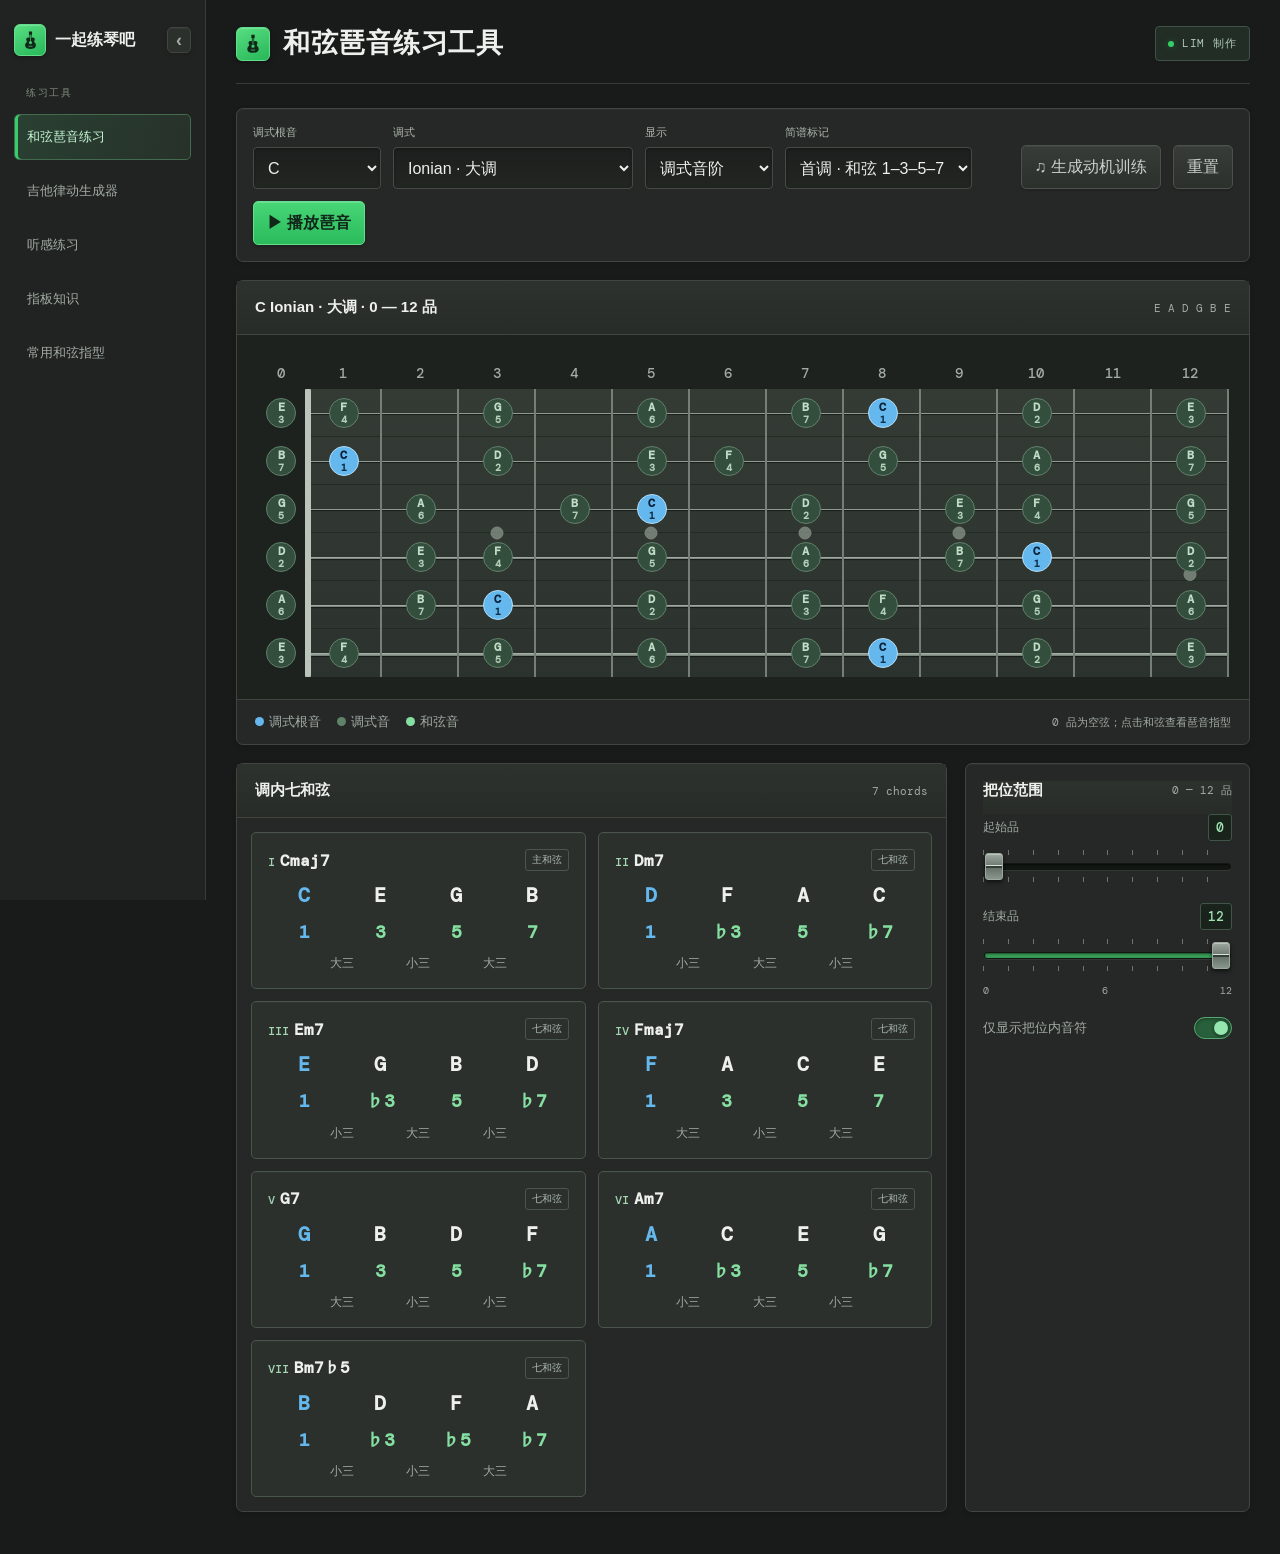
==== green-ui/index.html @ 96bcddbe "Promote Studio Green with ear training to primary site" ====
<!doctype html>
<html lang="zh-CN">
<head>
  <meta charset="UTF-8" />
  <meta name="viewport" content="width=device-width, initial-scale=1.0" />
  <title>一起练琴吧 · 吉他练习工具</title>
  <link rel="preconnect" href="https://fonts.googleapis.com">
  <link rel="preconnect" href="https://fonts.gstatic.com" crossorigin>
  <link href="https://fonts.googleapis.com/css2?family=DM+Mono:wght@400;500&family=Space+Grotesk:wght@400;500;600;700&display=swap" rel="stylesheet">
  <style>
    :root{--bg:#0b0e12;--panel:#131820;--panel2:#1a2029;--line:#2a323d;--muted:#8b96a5;--text:#eef2f6;--accent:#FF6A3B;--accent2:#ef9b65;--root:#4aa8ff;--root-soft:#9bd4ff}
    *{box-sizing:border-box}body{margin:0;background:radial-gradient(900px 500px at 75% -10%,#26313c 0%,transparent 60%),var(--bg);color:var(--text);font-family:'Space Grotesk',sans-serif;min-height:100vh}button,select{font:inherit;color:inherit}
    .app{display:grid;grid-template-columns:220px 1fr;min-height:100vh}.sidebar{padding:24px 16px;border-right:1px solid var(--line);background:#0d1116;display:flex;flex-direction:column;gap:24px}.platform-brand{display:flex;align-items:center;gap:10px;font-weight:600;letter-spacing:-.3px}.platform-brand .mark{width:32px;height:32px;font-size:16px}.platform-name{font-size:17px}.menu-label{font:10px 'DM Mono';letter-spacing:.12em;color:var(--muted);text-transform:uppercase;margin-bottom:8px}.tool-nav{display:grid;gap:7px}.tool-nav button{border:1px solid transparent;background:transparent;color:var(--muted);text-align:left;border-radius:8px;padding:11px 12px;cursor:pointer;font-size:13px}.tool-nav button:hover,.tool-nav button.active{background:var(--panel2);color:var(--text);border-color:var(--line)}.sidebar-note{margin-top:auto;color:var(--muted);font-size:12px;line-height:1.5;padding:12px;border:1px solid var(--line);border-radius:9px;background:var(--panel)}.mark{width:36px;height:36px;border-radius:10px;background:var(--accent);display:grid;place-items:center;color:#21140f;font-size:18px;font-weight:700;flex:0 0 auto}.eyebrow{font:11px 'DM Mono';letter-spacing:.12em;color:var(--muted);text-transform:uppercase}
    main{padding:28px 36px 45px;max-width:1420px;width:100%;margin:auto}.topbar{display:flex;justify-content:space-between;align-items:flex-start;gap:24px;margin-bottom:26px}.title-area{min-width:0;flex:1}.title-lockup{display:flex;align-items:center;gap:16px;min-width:0}.title-copy{min-width:0}.title-line{display:flex;align-items:baseline;gap:14px;flex-wrap:wrap}.topbar h1{margin:0;font-size:30px;line-height:1.2;letter-spacing:-1px}.tool-name{font:500 13px 'DM Mono';color:var(--muted);letter-spacing:.04em;white-space:nowrap}.topbar p{margin:12px 0 0;color:var(--muted);font-size:14px}.status{display:flex;gap:8px;align-items:center;padding:9px 12px;border:1px solid var(--line);border-radius:8px;color:var(--muted);font:12px 'DM Mono'}.status.credit{color:var(--accent2);border-color:rgba(255,106,59,.55);background:rgba(255,106,59,.08);letter-spacing:.08em;white-space:nowrap}
    .controls{display:flex;gap:12px;align-items:end;padding:15px;background:var(--panel);border:1px solid var(--line);border-radius:12px;margin-bottom:22px}.field{display:grid;gap:7px;min-width:128px}.field label{font:11px 'DM Mono';color:var(--muted);text-transform:uppercase}.field select,.field input[type=number]{background:var(--panel2);border:1px solid var(--line);border-radius:7px;padding:9px 11px;outline:none;color:var(--text)}.field select:focus,.field input:focus{border-color:var(--accent)}.spacer{flex:1}.btn{border:1px solid var(--line);background:transparent;border-radius:7px;padding:9px 13px;cursor:pointer;color:var(--muted)}.btn:hover{color:var(--text);border-color:#596474}.btn.primary{background:var(--accent);border-color:var(--accent);color:#1c1210;font-weight:600}
    .rhythm-panel{display:none}.rhythm-panel.active{display:block}.rhythm-hero{display:flex;justify-content:space-between;align-items:flex-end;gap:18px;margin-bottom:20px}.rhythm-hero h2{font-size:24px;margin:0 0 6px}.rhythm-hero p{margin:0;color:var(--muted);font-size:13px}.rhythm-controls{display:grid;grid-template-columns:repeat(4,minmax(0,1fr));gap:12px;margin-bottom:18px}.rhythm-controls .field{min-width:0}.rhythm-card{padding:20px}.rhythm-meta{display:flex;gap:16px;flex-wrap:wrap;color:var(--muted);font:11px 'DM Mono';margin-bottom:18px}.rhythm-grid{display:grid;grid-template-columns:repeat(16,minmax(0,1fr));gap:6px}.rhythm-step{min-height:88px;background:#202830;border:1px solid #3b4651;border-radius:8px;display:flex;flex-direction:column;align-items:center;justify-content:center;gap:7px}.rhythm-step .count{font:10px 'DM Mono';color:#7e8a98}.rhythm-step .symbol{font:600 22px 'DM Mono';color:var(--text)}.rhythm-step.hit{background:rgba(255,106,59,.16);border-color:rgba(255,106,59,.5)}.rhythm-step.rest{background:#172027;color:#74808d}.rhythm-step.accent .symbol{color:var(--accent2)}.rhythm-actions{display:flex;justify-content:flex-end;gap:9px;margin-top:18px}.rhythm-hint{margin:0;color:var(--muted);font-size:12px;line-height:1.5}
    .grid{display:block}.card{background:var(--panel);border:1px solid var(--line);border-radius:12px}.card-head{display:flex;justify-content:space-between;align-items:center;padding:17px 18px;border-bottom:1px solid var(--line)}.card-head h2{font-size:15px;margin:0}.small{font:11px 'DM Mono';color:var(--muted)}
    .fret-wrap{padding:18px;overflow:auto}.fretboard{min-width:760px;position:relative;padding-left:48px}.strings{display:grid;gap:0;border-left:6px solid #c5cbd0;border-right:1px solid #59616a;background:linear-gradient(90deg,#b7b3a8,#6e6d68 35%,#b7b3a8 70%,#66645e);border-radius:3px;overflow:hidden}.string{height:42px;border-bottom:1px solid #3c3f40;position:relative}.string:last-child{border-bottom:0}.string:before{content:'';position:absolute;left:0;right:0;top:50%;height:var(--thick);background:#d5d8d8;box-shadow:0 1px 2px #202020}.frets{position:absolute;inset:0 0 0 48px;display:grid;grid-template-columns:repeat(12,1fr);pointer-events:none}.fret{border-right:2px solid #8e9698;position:relative;background:linear-gradient(90deg,rgba(255,255,255,.02),rgba(0,0,0,.045))}.fret:nth-child(4){border-right:3px solid #d3c3aa;box-shadow:3px 0 0 rgba(24,28,31,.8),8px 0 12px rgba(220,190,145,.14)}.fret:first-child{border-left:1px solid #aeb5b5}.fret:nth-child(3)::after,.fret:nth-child(5)::after,.fret:nth-child(7)::after,.fret:nth-child(9)::after,.fret:nth-child(12)::before,.fret:nth-child(12)::after{content:'';position:absolute;left:50%;width:11px;height:11px;transform:translateX(-50%);border-radius:50%;background:#4b5359;border:1px solid rgba(255,255,255,.28);box-shadow:0 1px 2px rgba(0,0,0,.48),inset 0 1px rgba(255,255,255,.12);z-index:1}.fret:nth-child(3)::after,.fret:nth-child(5)::after,.fret:nth-child(7)::after,.fret:nth-child(9)::after{top:50%;transform:translate(-50%,-50%)}.fret:nth-child(12)::before{top:38%;transform:translateX(-50%)}.fret:nth-child(12)::after{top:62%;transform:translateX(-50%)}.fret span{position:absolute;top:-22px;left:50%;transform:translateX(-50%);font:11px 'DM Mono';color:var(--muted)}.nut{position:absolute;left:0;top:0;bottom:0;width:6px;background:#e6e7e4;border-radius:2px}.notes{position:absolute;inset:0 0 0 48px;display:grid;grid-template-columns:repeat(12,1fr);grid-template-rows:repeat(6,42px);align-items:center;justify-items:center}.note{width:30px;height:30px;border-radius:50%;display:flex;flex-direction:column;align-items:center;justify-content:center;background:#202830;color:#aeb8c2;font:700 10px 'DM Mono';line-height:1.02;border:1px solid #3b4651;transition:.18s}.note small{display:block;font:700 8px 'DM Mono';opacity:.9;line-height:1;margin-top:2px}.note.root{background:var(--root);border-color:var(--root-soft);color:#071725;font-weight:700}.note.scale{background:#30443f;color:#9ee0bf;border-color:#4b7465}.note.chord{background:var(--accent2);color:#2b1710;border-color:#ffc29a;font-weight:700}.note.chord.root{background:var(--root);border-color:var(--root-soft);color:#071725}.note.dim{background:#44333a;color:#e7a8b9}
    .legend{display:flex;gap:16px;align-items:center;padding:13px 18px;border-top:1px solid var(--line);font-size:11px;color:var(--muted)}.legend b{display:inline-block;width:9px;height:9px;border-radius:50%;margin-right:5px;background:var(--root)}.legend .s{background:#30443f}.legend .c{background:var(--accent2)}
    .side{display:grid;grid-template-columns:minmax(0,1fr) 300px;gap:22px;align-content:start;margin-top:22px}.chords{padding:12px;display:grid;grid-template-columns:repeat(2,minmax(0,1fr));gap:10px}.chords .chord{padding:13px 12px;border:1px solid #35404d;background:#19212a;border-radius:8px;cursor:pointer;display:grid;grid-template-rows:auto auto auto auto;align-items:stretch;gap:9px;min-width:0}.chords .chord:hover{background:#202a35;border-color:#536174}.chords .chord.selected{background:#2b211e;border-color:var(--accent)}.chord-head{display:flex;justify-content:space-between;align-items:center;gap:8px;min-width:0}.chord-heading{display:flex;align-items:baseline;gap:5px;min-width:0}.chords .chord .roman{font:500 12px 'DM Mono',monospace;color:var(--accent2);width:auto;flex:0 0 auto}.chords .chord .name{font:600 14px 'DM Mono',monospace;white-space:nowrap}.chord-note-row,.chord-degree-row{display:grid;grid-template-columns:repeat(4,minmax(0,1fr));gap:4px;min-width:0}.chord-note-row span,.chord-degree-row span{display:block;text-align:center;white-space:nowrap;font-family:'DM Mono',monospace;font-variant-numeric:tabular-nums}.chord-note-row span{font-size:18px;line-height:1.35;font-weight:600;color:var(--text)}.chord-degree-row span{font-size:16px;line-height:1.35;font-weight:600;color:var(--accent2)}.chord-note-row span.root-tone,.chord-degree-row span.root-tone{color:var(--root)}.chord-interval-row{display:grid;grid-template-columns:repeat(3,minmax(0,1fr));margin:0 12.5%;gap:4px;min-width:0}.chord-interval-row span{display:block;font:500 10px 'DM Mono',monospace;color:var(--muted);font-variant-numeric:tabular-nums;text-align:center;white-space:nowrap}.badge{font:500 10px 'DM Mono',monospace;padding:3px 6px;border:1px solid var(--line);border-radius:4px;color:var(--muted);white-space:nowrap;flex:0 0 auto}
    .position{padding:17px}.range-row{display:flex;justify-content:space-between;font:12px 'DM Mono';margin-bottom:12px;color:var(--muted)}input[type=range]{width:100%;accent-color:var(--accent)}.range-labels{display:flex;justify-content:space-between;color:#65707c;font:10px 'DM Mono';margin-top:6px}.toggle{display:flex;justify-content:space-between;align-items:center;margin-top:20px;color:var(--muted);font-size:13px}.switch{width:38px;height:22px;background:#2e3741;border-radius:99px;padding:3px;cursor:pointer}.switch i{display:block;width:16px;height:16px;background:#8d98a4;border-radius:50%;transition:.2s}.switch.on{background:var(--accent)}.switch.on i{transform:translateX(16px);background:#24120d}
    /* Larger reading labels retain the existing marker dimensions and controls. */
    .fretboard .note{font-size:12px}.fretboard .note small{font-size:10px;margin-top:1px}.fretboard .fret span,.fretboard .open-label{font-size:14px}.legend{font-size:13px}
    .motif-volume{display:grid;grid-template-columns:1fr auto;gap:8px;margin-top:18px;font-size:14px;color:var(--muted)}.motif-volume output{font-family:monospace;color:var(--text)}.motif-volume input{grid-column:1/-1;min-height:32px;margin:0}
    /* Extra vertical breathing room keeps fret labels clear of the strings. */
    .fretboard{padding-top:32px}.frets,.notes{top:32px}.frets{z-index:2}.notes{left:48px;right:0;z-index:3;grid-template-columns:repeat(12,minmax(0,1fr))}.nut{left:48px;top:32px;z-index:2}.strings{overflow:visible}.string{height:48px}.notes{grid-template-rows:repeat(6,48px)}.open-notes{position:absolute;left:0;top:32px;bottom:0;width:48px;display:grid;grid-template-rows:repeat(6,48px);align-items:center;justify-items:center;z-index:3;pointer-events:none}.fret span{top:-25px;font-size:12px;font-weight:500}.open-label{position:absolute;left:24px;top:7px;z-index:4;transform:translateX(-50%);font:500 12px 'DM Mono';color:var(--muted)}
    .note.chord{width:30px;height:30px;padding:0;border-radius:8px;display:flex;flex-direction:column;align-items:center;justify-content:center;font-weight:700;line-height:1.02}.note.chord.root{background:var(--root);border-color:var(--root-soft);color:#071725}.note.chord small{font-weight:700}.note.open-muted{background:#1a2027;color:#697482;border-color:#303944}
    .fret:nth-child(4){border-right:2px solid #8e9698;box-shadow:none}.fret:nth-child(4)::after{display:none}
    .modal-backdrop{position:fixed;inset:0;z-index:30;display:none;align-items:center;justify-content:center;padding:18px;background:rgba(4,7,11,.78);backdrop-filter:blur(5px)}.modal-backdrop.open{display:flex}.motif-modal{width:min(580px,100%);max-height:calc(100vh - 36px);overflow:auto;background:var(--panel);border:1px solid #43505f;border-radius:14px;box-shadow:0 24px 70px rgba(0,0,0,.45)}.motif-head{display:flex;align-items:flex-start;justify-content:space-between;gap:14px;padding:20px 20px 15px;border-bottom:1px solid var(--line)}.motif-head h2{margin:0;font-size:19px;letter-spacing:-.3px}.motif-head p{margin:6px 0 0;color:var(--muted);font:11px 'DM Mono'}.modal-close{width:34px;height:34px;padding:0;border:1px solid var(--line);border-radius:8px;background:transparent;color:var(--muted);font-size:22px;line-height:1;cursor:pointer}.modal-close:hover{color:var(--text);border-color:#596474}.motif-body{padding:18px 20px 20px}.motif-section-label{margin:0 0 10px;color:var(--muted);font:10px 'DM Mono';letter-spacing:.1em;text-transform:uppercase}.motif-tones{display:grid;grid-template-columns:repeat(4,minmax(0,1fr));gap:8px;margin-bottom:20px}.motif-tone{display:flex;align-items:center;justify-content:space-between;gap:8px;padding:9px 10px;background:var(--panel2);border:1px solid var(--line);border-radius:8px}.motif-tone b{font:700 13px 'DM Mono';color:var(--text)}.motif-tone small{font:700 11px 'DM Mono';color:var(--accent2)}.motif-tone.root-tone{border-color:rgba(74,168,255,.65)}.motif-tone.root-tone b,.motif-tone.root-tone small{color:var(--root)}.motif-sequence{display:grid;grid-template-columns:repeat(8,minmax(0,1fr));gap:7px}.motif-step{min-height:76px;display:flex;flex-direction:column;align-items:center;justify-content:center;gap:3px;background:#202830;border:1px solid #3b4651;border-radius:9px}.motif-step .beat{font:10px 'DM Mono';color:#7e8a98}.motif-step b{font:700 16px 'DM Mono';color:var(--text)}.motif-step small{font:700 10px 'DM Mono';color:var(--accent2)}.motif-step.root-step{background:rgba(74,168,255,.16);border-color:rgba(74,168,255,.65)}.motif-step.root-step b,.motif-step.root-step small{color:var(--root)}.motif-hint{margin:16px 0 0;padding:11px 12px;border-left:2px solid var(--accent);background:#1b2027;color:var(--muted);font-size:12px;line-height:1.5}.motif-actions{display:flex;justify-content:flex-end;gap:9px;margin-top:18px}.motif-actions .btn{min-height:40px}.motif-actions .btn.primary{color:#1c1210}
    @media(max-width:900px){.app{grid-template-columns:180px 1fr}.sidebar{padding:18px 12px}main{padding:20px 16px}.side{grid-template-columns:1fr}.controls{flex-wrap:wrap}.spacer{display:none}.btn,.field select,.field input[type=number]{min-height:44px}.fret-wrap{padding:14px}.fretboard{min-width:700px}.title-lockup{gap:14px}.mark{width:36px;height:36px;font-size:18px}.rhythm-controls{grid-template-columns:repeat(2,minmax(0,1fr))}}@media(max-width:620px){.app{display:block}.sidebar{position:static;border-right:0;border-bottom:1px solid var(--line);padding:12px 16px;display:block}.platform-brand{margin-bottom:10px}.tool-nav{grid-template-columns:repeat(2,minmax(0,1fr))}.sidebar-note{display:none}.side{grid-template-columns:1fr}.chords{grid-template-columns:1fr}.topbar{display:block}.title-lockup{align-items:flex-start;gap:12px}.mark{width:32px;height:32px;font-size:16px}.status{margin-top:16px;width:max-content}.topbar h1{font-size:26px}.fretboard{min-width:650px}.string{height:44px}.notes{grid-template-rows:repeat(6,44px)}.open-notes{grid-template-rows:repeat(6,44px)}.note,.note.chord{width:27px;height:27px}.rhythm-controls{grid-template-columns:1fr 1fr}.rhythm-grid{grid-template-columns:repeat(8,minmax(0,1fr))}.rhythm-step{min-height:70px}.rhythm-actions{flex-direction:column}.rhythm-actions .btn{width:100%}.motif-body{padding:16px}.motif-tones{gap:6px}.motif-tone{padding:8px 7px;display:grid;justify-items:center;gap:3px}.motif-sequence{grid-template-columns:repeat(4,minmax(0,1fr));gap:6px}.motif-step{min-height:68px}.motif-actions{flex-direction:column-reverse}.motif-actions .btn{width:100%}}@media(max-width:480px){.title-lockup{flex-wrap:wrap;row-gap:10px}.title-copy{flex:1 1 180px}.topbar p{margin-top:10px}.title-line{gap:8px}.rhythm-controls{grid-template-columns:1fr}.rhythm-grid{grid-template-columns:repeat(4,minmax(0,1fr))}.chords .chord{gap:8px}.chord-interval-row span{font-size:10px}}
    main{min-width:0;margin:0 auto}.controls{flex-wrap:wrap}.topbar h1,.platform-brand{letter-spacing:0}.rhythm-card{padding:0;background:none;border:0}.rhythm-bar{border-top:1px solid var(--line);padding:18px 0}.rhythm-bar-head{display:flex;justify-content:space-between;align-items:center;gap:12px;margin-bottom:12px}.rhythm-bar-head strong{font-family:'DM Mono',monospace}.rhythm-bar-head small{display:block;color:var(--muted);margin-top:6px;font-family:monospace}.rhythm-grid{grid-template-columns:repeat(var(--steps),minmax(38px,1fr));overflow-x:auto;padding:3px 2px 10px}.rhythm-step{min-height:78px;gap:5px}.rhythm-step.current{outline:2px solid var(--root);background:#203d49}.rhythm-step small{font:11px monospace}.rhythm-options{display:flex;gap:20px;flex-wrap:wrap;margin:18px 0}.rhythm-options label{display:flex;align-items:center;gap:8px;min-height:44px}.rhythm-options input{accent-color:var(--accent)}.rhythm-actions{flex-wrap:wrap;margin-bottom:20px}.rhythm-controls select{width:100%}.btn{min-height:44px}.sidebar-note,.rhythm-hero,#pageSubtitle{display:none}@media(max-width:1100px){.side{grid-template-columns:1fr}.app{grid-template-columns:175px minmax(0,1fr)}main{padding:24px 18px}}@media(max-width:820px){.app{display:block}.sidebar{padding:14px 18px;border-right:0;border-bottom:1px solid var(--line);gap:12px}.tool-nav{grid-template-columns:1fr 1fr}.menu-label{display:none}.platform-brand{margin-bottom:0}.topbar h1{font-size:24px}.rhythm-controls{grid-template-columns:repeat(2,minmax(0,1fr))}}@media(max-width:480px){.rhythm-step{min-height:68px}.rhythm-bar-head{align-items:flex-start}.rhythm-bar-head small{max-width:220px;line-height:1.7}.legend{flex-wrap:wrap}}
    .rhythm-section{padding:18px 0;border-top:1px solid var(--line)}.rhythm-section h3{margin:0 0 14px;font:600 13px 'DM Mono';color:var(--text)}.rhythm-chipset{display:flex;flex-wrap:wrap;gap:7px}.rhythm-chip{min-height:38px;padding:8px 11px;border:1px solid var(--line);border-radius:7px;background:var(--panel);color:var(--muted);cursor:pointer}.rhythm-chip.active{border-color:var(--accent);background:rgba(255,106,59,.13);color:var(--text)}.track-mixer{display:grid;grid-template-columns:repeat(3,minmax(0,1fr));gap:10px}.track-strip{padding:12px;border:1px solid var(--line);border-radius:8px;background:var(--panel)}.track-strip label{display:flex;justify-content:space-between;gap:8px;margin-bottom:9px}.rhythm-detail-grid{display:grid;grid-template-columns:1.5fr 1fr;gap:16px;margin-top:18px}.rhythm-detail{padding:16px;border:1px solid var(--line);background:var(--panel);border-radius:8px}.rhythm-detail h3{margin:0 0 10px;font-size:13px}.path-notes{display:flex;flex-wrap:wrap;gap:7px}.path-note{padding:7px 9px;border-radius:6px;background:#202830;border:1px solid #3b4651;font:11px 'DM Mono'}.path-note.root{border-color:var(--root);color:var(--root-soft)}@media(max-width:820px){.track-mixer,.rhythm-detail-grid{grid-template-columns:1fr}}
.sidebar{position:sticky;top:0;align-self:start;height:100vh;height:100dvh;overflow-y:auto}.app.sidebar-collapsed{grid-template-columns:76px 1fr}.sidebar-collapsed .sidebar{padding:16px 10px;align-items:center}.sidebar-collapsed .platform-brand{width:100%;justify-content:center;flex-wrap:wrap}.sidebar-collapsed .platform-name,.sidebar-collapsed .menu-label,.sidebar-collapsed .sidebar-note{display:none}.sidebar-collapsed .tool-nav{width:100%}.sidebar-collapsed .tool-nav button{font-size:0;text-align:center;padding:12px 4px}.sidebar-collapsed #navChord:before{content:'♫';font-size:20px}.sidebar-collapsed #navRhythm:before{content:'♬';font-size:20px}.platform-brand{cursor:pointer}.platform-brand:after{content:'‹';margin-left:auto;width:24px;height:24px;display:grid;place-items:center;border:1px solid var(--line);border-radius:5px;color:var(--muted);font-size:18px}.sidebar-collapsed .platform-brand:after{content:'›';margin-left:0}@media(max-width:820px){.sidebar{position:static;height:auto;overflow:visible}}
</style>
<link rel="stylesheet" href="groove.css">
<link rel="stylesheet" href="fretboard-knowledge.css">
<link rel="stylesheet" href="chord-shapes.css">
<link rel="stylesheet" href="green-ui.css">
<link rel="stylesheet" href="ear.css">
</head>
<body>
<div class="app"><aside class="sidebar"><div class="platform-brand"><div class="mark" aria-hidden="true"><svg class="guitar-logo" viewBox="0 0 40 40" focusable="false" aria-hidden="true"><path fill-rule="evenodd" d="M17 3h6v6h-1v6c4-2 7 1 6 4-.8 2-2 3 0 5 3 3 3 6 1 9-3 4-15 4-18 0-2-3-2-6 1-9 2-2 .8-3 0-5-1-3 2-6 6-4V9h-1V3Zm6 21a3 3 0 1 1-6 0 3 3 0 0 1 6 0Z"/><path d="M17 31h6M20 10v10" fill="none" stroke="#45d577" stroke-width="1.3" stroke-linecap="round"/></svg></div><span class="platform-name">一起练琴吧</span></div><div><div class="menu-label">练习工具</div><nav class="tool-nav" aria-label="练习工具导航"><button class="active" id="navChord" type="button">和弦琶音练习</button><button id="navRhythm" type="button">吉他律动生成器</button></nav></div><div class="sidebar-note">把每天的练习拆成一个小节，先听，再弹，慢慢建立稳定律动。</div></aside><main><div class="topbar"><div class="title-area"><div class="title-lockup"><div class="mark" role="img" aria-label="吉他图标"><svg class="guitar-logo" viewBox="0 0 40 40" focusable="false" aria-hidden="true"><path fill-rule="evenodd" d="M17 3h6v6h-1v6c4-2 7 1 6 4-.8 2-2 3 0 5 3 3 3 6 1 9-3 4-15 4-18 0-2-3-2-6 1-9 2-2 .8-3 0-5-1-3 2-6 6-4V9h-1V3Zm6 21a3 3 0 1 1-6 0 3 3 0 0 1 6 0Z"/><path d="M17 31h6M20 10v10" fill="none" stroke="#45d577" stroke-width="1.3" stroke-linecap="round"/></svg></div><div class="title-copy"><div class="title-line"><h1 id="pageTitle">和弦琶音练习工具</h1></div></div></div><p id="pageSubtitle">探索调内七和弦，在指板上锁定你的下一个把位。</p></div><div class="status credit" aria-label="作者注释">LIM 制作</div></div>
<section class="rhythm-panel" id="rhythmPanel"></section>
<section class="controls"><div class="field"><label>调式根音</label><select id="root"><option>C</option><option>C♯</option><option>D</option><option>E♭</option><option>E</option><option>F</option><option>F♯</option><option>G</option><option>A♭</option><option>A</option><option>B♭</option><option>B</option></select></div><div class="field"><label>调式</label><select id="mode"><option value="major">Ionian · 大调</option><option value="dorian">Dorian · 多利亚</option><option value="mixolydian">Mixolydian · 混合利底亚</option><option value="minor">Aeolian · 自然小调</option></select></div><div class="field"><label>显示</label><select id="display"><option value="scale">调式音阶</option><option value="chord">当前和弦</option></select></div><div class="field"><label>简谱标记</label><select id="notation"><option value="movable">首调 · 和弦 1–3–5–7</option><option value="fixed">固定调 · C=1</option></select></div><div class="spacer"></div><button class="btn" id="motifBtn" type="button" aria-haspopup="dialog" aria-controls="motifModal">♫ 生成动机训练</button><button class="btn" id="reset" type="button">重置</button><button class="btn primary" id="play" type="button">▶ 播放琶音</button></section>
<div class="grid"><section class="card"><div class="card-head"><h2 id="boardTitle">C Ionian · 0 — 12 品</h2><span class="small">E A D G B E</span></div><div class="fret-wrap"><div class="fretboard"><div class="frets" id="frets"></div><div class="open-label">0</div><div class="strings" id="strings"></div><div class="nut"></div><div class="open-notes" id="openNotes"></div><div class="notes" id="notes"></div></div></div><div class="legend"><span><b></b><span id="rootLegend">调式根音</span></span><span><b class="s"></b>调式音</span><span><b class="c"></b>和弦音</span><span class="small" style="margin-left:auto">0 品为空弦；点击和弦查看琶音指型</span></div></section>
<aside class="side"><section class="card"><div class="card-head"><h2>调内七和弦</h2><span class="small" id="chordCount">7 chords</span></div><div class="chords" id="chords"></div></section><section class="card position"><div class="card-head" style="padding:0 0 14px;border:0"><h2>把位范围</h2><span class="small" id="rangeText">0 — 12 品</span></div><div class="range-row"><span>起始品</span><span id="startVal">0</span></div><input id="start" type="range" min="0" max="12" value="0"><div class="range-row" style="margin-top:14px"><span>结束品</span><span id="endVal">12</span></div><input id="end" type="range" min="0" max="12" value="12"><div class="range-labels"><span>0</span><span>6</span><span>12</span></div><div class="toggle"><span>仅显示把位内音符</span><div class="switch on" id="switch"><i></i></div></div></section></aside></div></main></div>
<div class="modal-backdrop" id="motifModal" aria-hidden="true"><div class="motif-modal" role="dialog" aria-modal="true" aria-labelledby="motifTitle" tabindex="-1"><div class="motif-head"><div><h2 id="motifTitle">和弦动机训练</h2><p id="motifContext">只使用当前和弦内音</p></div><button class="modal-close" id="motifClose" type="button" aria-label="关闭动机训练">×</button></div><div class="motif-body"><p class="motif-section-label">Chord tones · 和弦内音</p><div class="motif-tones" id="motifTones"></div><p class="motif-section-label">Motif · 八拍简谱</p><div class="motif-sequence" id="motifSequence" aria-live="polite"></div><p class="motif-hint" id="motifHint">先用拍手或脚打出八拍，再唱简谱；熟悉后在当前把位寻找相同音级。</p><label class="motif-volume" for="practiceVolume"><span>播放音量（琶音 / 动机）</span><output id="practiceVolumeValue" for="practiceVolume">80%</output><input id="practiceVolume" type="range" min="0" max="100" value="80" step="1" aria-label="琶音和动机播放音量"></label><div class="motif-actions"><button class="btn" id="regenerateMotif" type="button">↻ 换一条动机</button><button class="btn primary" id="playMotif" type="button">▶ 播放动机</button></div></div></div></div>
<script src="sample-bank.js"></script>
<script src="groove-engine.js"></script>
<script src="practice-catalog.js"></script>
<script src="groove-app.js"></script>
<script>
const chrom=['C','C♯','D','E♭','E','F','F♯','G','A♭','A','B♭','B'], fixedDegreeLabels=['1','♯1','2','♭3','3','4','♯4','5','♭6','6','♭7','7'], tuning=[4,11,7,2,9,4];
const modes=Object.fromEntries(Object.entries(GrooveEngine.scales).map(([id,interval])=>[id,{name:PracticeCatalog.scales[id],interval}]));
let state={root:0,mode:'major',display:'scale',notation:'movable',start:0,end:12,only:true,chord:-1};
const $=id=>document.getElementById(id);function noteName(n){return chrom[(n+12)%12]}
function degreeLabel(interval,index){return PracticeCatalog.degree(state.mode,interval);}
const thirdNames={2:'减三',3:'小三',4:'大三',5:'增三'};function chordIntervalPattern(pitches){return pitches.slice(0,-1).map((pitch,i)=>{const semitones=(pitches[i+1]-pitch+12)%12;return thirdNames[semitones]||`${semitones} 半音`}).join(' - ')}
function chordDegreeLabel(pitch,root){const semitones=(pitch-root+12)%12;return ({0:'1',3:'♭3',4:'3',6:'♭5',7:'5',8:'♭6',9:'6',10:'♭7',11:'7'})[semitones]||String(semitones)}function notationLabel(pitch,modeIntervals,degree,chordRoot,inChord){if(state.notation==='fixed')return fixedDegreeLabels[(pitch+12)%12];if(state.chord>=0&&chordRoot!==undefined&&inChord)return chordDegreeLabel(pitch,chordRoot);return degreeLabel(modeIntervals[degree],degree)}
function currentHarmony(degree=state.chord){return PracticeCatalog.chord(state.mode,state.root,Math.max(0,degree));}
function render(){
 const m=modes[state.mode],scale=m.interval.map(x=>(state.root+x)%12),h=state.chord>=0?currentHarmony():null,rootPitch=h?h.root:state.root,chordPitches=h?h.pcs:[];
 $('display').value=state.display;$('notation').value=state.notation;$('start').value=state.start;$('end').value=state.end;$('switch').classList.toggle('on',state.only);
 $('boardTitle').textContent=noteName(state.root)+' '+m.name+' · '+state.start+' — '+state.end+' 品';
 $('rootLegend').textContent=h?'和弦根音':'调式根音';$('rangeText').textContent=state.start+' — '+state.end+' 品';$('startVal').textContent=state.start;$('endVal').textContent=state.end;
 const parent=PracticeCatalog.parentScale(state.mode);
 $('chordCount').textContent=parent===state.mode?'7 chords':'母调七和弦 · '+PracticeCatalog.scales[parent];
 $('chordCount').title=parent===state.mode?'调式内三度堆叠':'与律动生成器一致：五声 / Blues 使用对应母调七和弦，部分和弦音不在所选音阶内';
 $('frets').innerHTML=Array.from({length:12},(_,i)=>'<div class="fret"><span>'+(i+1)+'</span></div>').join('');
 $('strings').innerHTML=Array.from({length:6},(_,i)=>'<div class="string" style="--thick:'+(1+i*.35)+'px"></div>').join('');
 let html='',openHtml='';
 for(let s=0;s<6;s++)for(let f=0;f<=12;f++){
  const p=(tuning[s]+f)%12,degree=scale.indexOf(p),inScale=degree>=0,inChord=chordPitches.includes(p),visible=!state.only||f>=state.start&&f<=state.end;
  if(f>0&&(!visible||!(inChord||inScale)))continue;
  const label=inChord||inScale?notationLabel(p,m.interval,degree,rootPitch,inChord):'—';
  let cls=inScale?'note scale':'note open-muted';
  if(h&&inChord)cls='note chord'+(p===rootPitch?' root':'');else if(!h&&p===rootPitch)cls='note root';
  const marker='<div class="'+cls+'" style="'+(f?'grid-column:'+f+';':'')+'grid-row:'+(s+1)+'" title="'+noteName(p)+(f?' · 简谱 '+label:' · 空弦 · '+label)+'">'+noteName(p)+'<small>'+label+'</small></div>';
  if(f)html+=marker;else openHtml+=marker;
 }
 $('notes').innerHTML=html;$('openNotes').innerHTML=openHtml;
 $('chords').innerHTML=Array.from({length:7},(_,i)=>{
  const chord=currentHarmony(i),tones=chord.pcs,parts=chordIntervalPattern(tones).split(' - ');
  return '<div class="chord '+(i===state.chord?'selected':'')+'" data-i="'+i+'"><div class="chord-head"><div class="chord-heading"><span class="roman">'+['I','II','III','IV','V','VI','VII'][i]+'</span><span class="name">'+chord.name+'</span></div><span class="badge">'+(i===0?'主和弦':'七和弦')+'</span></div><div class="chord-note-row" aria-label="和弦音名">'+tones.map((p,n)=>'<span class="'+(!n?'root-tone':'')+'">'+noteName(p)+'</span>').join('')+'</div><div class="chord-degree-row" aria-label="简谱音级">'+tones.map((p,n)=>'<span class="'+(!n?'root-tone':'')+'">'+(state.notation==='fixed'?fixedDegreeLabels[p]:chordDegreeLabel(p,chord.root))+'</span>').join('')+'</div><div class="chord-interval-row">'+parts.map(p=>'<span>'+p+'</span>').join('')+'</div></div>';
 }).join('');
 document.querySelectorAll('.chords .chord').forEach(c=>c.onclick=()=>{state.chord=+c.dataset.i;state.display='chord';render();});
 if($('motifModal').classList.contains('open'))renderMotif();
}
$('mode').innerHTML=Object.entries(PracticeCatalog.scales).map(([id,name])=>'<option value="'+id+'">'+name+'</option>').join('');
$('mode').value='major';
['root','mode','display','notation'].forEach(id=>$(id).onchange=e=>{state[id]=id==='root'?chrom.indexOf(e.target.value):e.target.value;if(id==='display'){if(state.display==='scale')state.chord=-1;else if(state.chord<0)state.chord=0}else if(id!=='notation'){state.chord=-1;if(state.display==='chord')state.chord=0}render()});['start','end'].forEach(id=>$(id).oninput=e=>{state[id]=+e.target.value;if(state.start>state.end){if(id==='start')state.end=state.start;else state.start=state.end}render()});$('switch').onclick=()=>{state.only=!state.only;$('switch').classList.toggle('on',state.only);render()};$('reset').onclick=()=>{state={root:0,mode:'major',display:'scale',notation:'movable',start:0,end:12,only:true,chord:-1};$('root').value='C';$('mode').value='major';$('display').value='scale';$('notation').value='movable';$('start').value=0;$('end').value=12;$('switch').classList.add('on');render()};
const motifPatterns=[{steps:[0,1,2,3,2,1,3,0],hint:'上行经过三度后回落，注意每拍的落点。'},{steps:[0,2,1,3,2,0,1,0],hint:'跳进与级进交替，保持八拍的律动均匀。'},{steps:[3,2,1,0,1,2,3,2],hint:'从七音开始倒行，最后回到五音形成悬念。'},{steps:[0,1,0,2,1,3,2,0],hint:'把第一拍的短句移位重复，感受动机发展。'},{steps:[0,3,2,1,3,1,2,0],hint:'根音与七音形成大跳，唱准后再加快速度。'}];let motifIndex=-1,lastMotifPitches=[];
function motifInfo(){const m=modes[state.mode],scale=m.interval.map(x=>(state.root+x)%12),degree=state.chord>=0?state.chord:0,h=currentHarmony(degree);return {m,scale,degree,pitches:h.pcs,root:h.root,type:h.name.slice(GrooveEngine.names[h.root].length),fallback:state.chord<0};}
function motifLabel(pitch,root){return state.notation==='fixed'?fixedDegreeLabels[(pitch+12)%12]:chordDegreeLabel(pitch,root)}
let motifReturnFocus=null;function renderMotif(){const info=motifInfo(),wasOpen=$('motifModal').classList.contains('open');if(motifIndex<0)motifIndex=Math.floor(Math.random()*motifPatterns.length);const pattern=motifPatterns[motifIndex%motifPatterns.length];lastMotifPitches=pattern.steps.map(i=>info.pitches[i]);$('motifTitle').textContent=`${noteName(info.root)}${info.type} · 动机训练`;$('motifContext').textContent=info.fallback?`当前未选和弦，先用 ${noteName(info.root)}${info.type}（I 级）生成`:`仅使用 ${noteName(info.root)}${info.type} 的和弦内音`;$('motifTones').innerHTML=info.pitches.map((p,i)=>`<span class="motif-tone${i===0?' root-tone':''}"><b>${noteName(p)}</b><small>${motifLabel(p,info.root)}</small></span>`).join('');$('motifSequence').innerHTML=lastMotifPitches.map((p,i)=>`<span class="motif-step${p===info.root?' root-step':''}"><span class="beat">${i+1}</span><b>${motifLabel(p,info.root)}</b><small>${noteName(p)}</small></span>`).join('');$('motifHint').textContent=pattern.hint;$('motifModal').classList.add('open');$('motifModal').setAttribute('aria-hidden','false');if(!wasOpen)setTimeout(()=>$('motifClose').focus(),0);}
function closeMotif(){if(typeof stopMotifAudio==='function')stopMotifAudio();$('motifModal').classList.remove('open');$('motifModal').setAttribute('aria-hidden','true');if(motifReturnFocus&&motifReturnFocus.focus)motifReturnFocus.focus();motifReturnFocus=null}
$('motifBtn').onclick=()=>{motifReturnFocus=$('motifBtn');if(state.chord<0){state.chord=0;state.display='chord';render()}renderMotif()};$('regenerateMotif').onclick=()=>{motifIndex=(motifIndex+1)%motifPatterns.length;renderMotif()};$('motifClose').onclick=closeMotif;$('motifModal').onclick=e=>{if(e.target===$('motifModal'))closeMotif()};document.addEventListener('keydown',e=>{if(!$('motifModal').classList.contains('open'))return;if(e.key==='Escape'){closeMotif();return}if(e.key==='Tab'){const focusables=[$('motifClose'),$('regenerateMotif'),$('playMotif')],first=focusables[0],last=focusables[focusables.length-1];if(e.shiftKey&&document.activeElement===first){e.preventDefault();last.focus()}else if(!e.shiftKey&&document.activeElement===last){e.preventDefault();first.focus()}}});$('playMotif').onclick=()=>{if(typeof playMotifSequence==='function')playMotifSequence(lastMotifPitches)};
/* Dry steel-string samples shared by arpeggio and motif practice. */
let audioCtx=null, playing=false, playTimer=[], audioBus=null, playGeneration=0;
function makeAudioBus(ctx){const input=ctx.createGain();input.gain.value=.6*Number($('practiceVolume').value)/100;input.connect(ctx.destination);return {input};}
$('practiceVolume').oninput=()=>{const volume=Number($('practiceVolume').value);$('practiceVolumeValue').textContent=volume+'%';if(audioBus&&audioCtx&&audioCtx.state!=='closed')audioBus.input.gain.setTargetAtTime(.6*volume/100,audioCtx.currentTime,.015);};
function pluckGuitarString(ctx,destination,frequency,when,velocity=.78,duration=1.65){
  const midi=69+12*Math.log2(frequency/440),root=Object.keys(practiceSamples).map(Number).sort((a,b)=>Math.abs(a-midi)-Math.abs(b-midi))[0];
  const source=ctx.createBufferSource(),gain=ctx.createGain();source.buffer=practiceSamples[root];source.playbackRate.value=2**((midi-root)/12);
  const end=when+Math.min(duration,source.buffer.duration/source.playbackRate.value);
  gain.gain.setValueAtTime(0,when);gain.gain.linearRampToValueAtTime(velocity,when+.003);gain.gain.setValueAtTime(velocity,Math.max(when+.004,end-.03));gain.gain.linearRampToValueAtTime(0,end);
  source.connect(gain).connect(destination);source.start(when);source.stop(end+.002);source.onended=()=>{source.disconnect();gain.disconnect()};
}
let practiceSamples=null,practiceSamplesLoading=null;
function loadPracticeSamples(ctx){
  if(practiceSamples)return Promise.resolve();
  if(!practiceSamplesLoading)practiceSamplesLoading=Promise.all(Object.entries(GuitarSampleBank.guitars.steel).map(async([root,data])=>{const bytes=Uint8Array.from(atob(data.split(',')[1]),c=>c.charCodeAt(0));return [root,await ctx.decodeAudioData(bytes.buffer)];})).then(entries=>{practiceSamples=Object.fromEntries(entries)}).finally(()=>{practiceSamplesLoading=null});
  return practiceSamplesLoading;
}
function stopArpeggio(){playGeneration++;playTimer.forEach(clearTimeout);playTimer=[];if(audioCtx){try{audioCtx.close()}catch(e){}}audioCtx=null;audioBus=null;playing=false;const button=$('play');if(button)button.textContent='▶ 播放琶音';}
function playGuitarSequence(pitches,{spacing=.31,duration=1.65,velocity=.78}={}){
  const AudioCtor=window.AudioContext||window.webkitAudioContext;if(!AudioCtor||!Array.isArray(pitches)||!pitches.length)return;
  if(playing)stopArpeggio();
  try{audioCtx=new AudioCtor();audioBus=makeAudioBus(audioCtx)}catch(e){audioCtx=null;audioBus=null;return}
  playing=true;const generation=++playGeneration;$('play').textContent='■ 停止播放';
  const m=modes[state.mode],scale=m.interval.map(x=>(state.root+x)%12),root=state.chord>=0?currentHarmony().root:state.root,intervals=pitches.map(p=>(p-root+12)%12);
  const schedule=()=>{if(!audioCtx||generation!==playGeneration)return;const now=audioCtx.currentTime;
    pitches.forEach((p,i)=>{const semitones=intervals[i],midi=48+root+semitones,freq=440*Math.pow(2,(midi-69)/12);pluckGuitarString(audioCtx,audioBus.input,freq,now+i*spacing,velocity,duration);});
    playTimer.push(setTimeout(()=>{if(generation===playGeneration)stopArpeggio()},Math.ceil((pitches.length-1)*spacing*1000+duration*1000+380)));
  };
  const ctx=audioCtx;
  Promise.all([ctx.resume(),loadPracticeSamples(ctx)]).then(schedule).catch(()=>{if(generation===playGeneration){stopArpeggio();$('playMotif').textContent='音色载入失败，点击重试';}});
}
function playArpeggio(){if(playing){stopArpeggio();return}const m=modes[state.mode],scale=m.interval.map(x=>(state.root+x)%12),root=state.chord>=0?currentHarmony().root:state.root,tones=state.chord>=0?currentHarmony().pcs:scale;playGuitarSequence(tones,{spacing:.31,duration:1.65,velocity:.78});}
/* Motifs retain their timing and use the same unprocessed guitar recordings. */
function playMotifSequence(pitches){$('playMotif').textContent='▶ 播放动机';if(playing)stopArpeggio();playGuitarSequence(pitches,{spacing:.3,duration:1.15,velocity:.7});}
function stopMotifAudio(){if(playing)stopArpeggio();}
$('play').onclick=playArpeggio;
function showTool(tool){
 stopArpeggio();GuitarGroove.stop();globalThis.EarTraining?.stop();
 if(document.body.classList.contains('score-focus'))$('ggFocus').click();
 const rhythm=tool==='rhythm',knowledge=tool==='knowledge',chordShapes=tool==='chordShapes',ear=tool==='ear';
 $('rhythmPanel').classList.toggle('active',rhythm);$('knowledgePanel').hidden=!knowledge;$('chordShapesPanel').hidden=!chordShapes;if($('earPanel'))$('earPanel').hidden=!ear;
 document.querySelector('.controls').style.display=rhythm||knowledge||chordShapes||ear?'none':'';
 document.querySelector('.grid').style.display=rhythm||knowledge||chordShapes||ear?'none':'';
 for(const [id,active]of [['navChord',tool==='chord'],['navRhythm',rhythm],['navKnowledge',knowledge],['navChordShapes',chordShapes],['navEar',ear]])$(id)?.classList.toggle('active',active);
 $('pageTitle').textContent=ear?'听感练习':chordShapes?'常用和弦指型':knowledge?'指板知识':rhythm?'吉他律动生成器':'和弦琶音练习工具';
}
$('navChord').onclick=()=>showTool('chord');$('navRhythm').onclick=()=>showTool('rhythm');
document.addEventListener('keydown',e=>{if(e.code!=='Space'||e.repeat)return;const tag=document.activeElement?.tagName;if(['INPUT','SELECT','TEXTAREA','BUTTON'].includes(tag))return;if(document.querySelector('.modal-backdrop.open'))return;e.preventDefault();if(document.getElementById('earPanel')&&!document.getElementById('earPanel').hidden){EarTraining.togglePlay()}else if(document.getElementById('rhythmPanel').classList.contains('active')){GuitarGroove.togglePlay()}else if(document.getElementById('knowledgePanel').hidden&&document.getElementById('chordShapesPanel').hidden){playArpeggio()}});
const sidebarToggle=()=>{const app=document.querySelector('.app'),collapsed=app.classList.toggle('sidebar-collapsed');document.querySelector('.platform-brand').setAttribute('aria-expanded',String(!collapsed));};document.querySelector('.platform-brand').onclick=e=>{if(e.target.closest('.tool-nav'))return;sidebarToggle()};
GuitarGroove.init();
render();
</script><script src="fretboard-knowledge.js"></script><script>FretboardKnowledge.init();</script><script src="chord-shapes.js"></script><script>ChordShapes.init();</script><script src="ear-engine.js"></script><script src="ear-audio.js"></script><script src="ear-app.js"></script><script>EarTraining.init();</script><script src="green-ui.js"></script></body></html>
---- green-ui/groove.css ----
.groove-layout{display:grid;grid-template-columns:300px minmax(0,1fr);gap:16px;align-items:start}.groove-settings,.result-card{border:1px solid var(--line);background:var(--panel);border-radius:10px;overflow:hidden}.groove-settings section{padding:15px;border-top:1px solid var(--line)}.groove-settings h3{margin:0 0 13px;font:600 11px monospace;color:var(--muted)}.practice-tabs,.segmented{display:flex;gap:5px;padding:8px}.practice-tabs button,.segmented button{flex:1;min-height:40px;border:1px solid var(--line);border-radius:6px;background:#181e25;color:var(--muted);cursor:pointer}.practice-tabs .active,.segmented .active{background:var(--accent);color:#21130f;font-weight:700}.control-grid{display:grid;grid-template-columns:1fr 1fr;gap:10px}.control-grid[hidden]{display:none}.control-grid .field,.mixer .field{min-width:0}.groove-layout select,.groove-layout input[type=number]{width:100%;min-height:42px;background:#11161c;border:1px solid var(--line);border-radius:6px;color:var(--text);padding:7px}.slider-label{display:grid;grid-template-columns:1fr auto;gap:8px;margin-top:13px;color:var(--muted);font-size:12px}.slider-label input{grid-column:1/-1}.harmony-edit{display:grid;grid-template-columns:1fr 1fr;gap:6px;margin:10px 0}.harmony-edit>div{display:grid;grid-template-columns:20px 1fr 25px;align-items:center;background:#11161c;border:1px solid var(--line);border-radius:6px;padding:3px}.harmony-edit span{text-align:center;font:10px monospace;color:var(--muted)}.harmony-edit button{border:0;background:none;color:var(--muted);font-size:18px}.generate-wide{width:calc(100% - 30px);margin:15px}.groove-workspace{min-width:0;padding:0!important;margin:0!important}.transport{display:flex;align-items:center;gap:8px;flex-wrap:wrap;padding:12px;background:var(--panel);border:1px solid var(--line);border-radius:8px}.transport .active{color:var(--text);border-color:var(--root)}#ggTempoDisplay,#ggSoundStatus{font:11px monospace;color:var(--muted)}#ggSoundStatus{width:100%}.mixer{display:grid;grid-template-columns:repeat(3,minmax(0,1fr));gap:10px;margin:12px 0}.mixer>div{padding:10px;border:1px solid var(--line);background:var(--panel);border-radius:8px}.mixer label{display:grid;gap:7px;color:var(--muted);font-size:11px;margin-top:8px}.result-card{margin-bottom:12px}.result-card>header{display:flex;justify-content:space-between;gap:12px;align-items:center;padding:14px 16px;border-bottom:1px solid var(--line);flex-wrap:wrap}.result-card h2{font-size:14px;margin:0 0 4px}.result-card header span{font:10px monospace;color:var(--muted)}.result-bars{display:grid;grid-template-columns:repeat(2,minmax(0,1fr));gap:10px;padding:12px}.result-bar{padding:10px;background:#171d24;border:1px solid var(--line);border-radius:7px}.result-bar.playing{border-color:var(--root);box-shadow:inset 3px 0 var(--root)}.result-bar>header{display:flex;justify-content:space-between;align-items:center;margin-bottom:8px;gap:6px}.result-bar strong{font:600 12px monospace}.result-bar header button{border:1px solid var(--line);background:none;color:var(--muted);border-radius:5px;padding:5px 7px;min-height:36px}.pitch-lanes>div{display:grid;grid-template-columns:32px 1fr;align-items:center}.pitch-lanes>div>span{font:9px monospace;color:var(--muted)}.lane{position:relative;height:37px;border-bottom:1px solid #252d36;background:repeating-linear-gradient(90deg,transparent 0,transparent calc(25% - 1px),#2d3640 calc(25% - 1px),#2d3640 25%)}.event{position:absolute;left:calc(var(--start)/var(--ticks)*100%);width:calc(var(--duration)/var(--ticks)*100%);min-width:12px;height:29px;top:4px;border:0;border-radius:4px;font:700 10px monospace;cursor:pointer;color:#10161c;overflow:hidden;padding:1px}.event.selected{outline:2px solid white;z-index:2}.role-root{background:var(--root)!important}.role-chord{background:var(--accent2)!important}.role-scale{background:#99c3a4!important}.role-passing{background:#ed7fa0!important}.drum-view{padding:0 12px 12px;overflow:auto}.drum-row{display:grid;grid-template-columns:54px 1fr;align-items:center;min-width:450px}.drum-row>strong{font:9px monospace;color:var(--muted)}.drum-bars{display:grid;grid-template-columns:repeat(var(--bars,4),1fr);gap:10px}.drum-grid{height:27px;position:relative;background:repeating-linear-gradient(90deg,#161c22 0,#161c22 calc(25% - 1px),#2d3640 calc(25% - 1px),#2d3640 25%)}.drum-grid i{position:absolute;left:calc(var(--start)/var(--ticks)*100%);top:8px;width:7px;height:7px;border-radius:50%;background:var(--accent)}.drum-grid .snare{background:var(--root)}.drum-grid .hat{height:3px;border-radius:0;background:#aab4be}.warning-note,.error-note{margin:10px 12px 0;padding:9px 11px;border-left:2px solid var(--accent);background:#211c1b;color:#d4b5aa;font-size:12px}.error-note{color:#ffb4b4}.mini-fretboard{padding:12px;overflow:auto}.fret-numbers,.fret-string{min-width:620px;display:grid;grid-template-columns:35px repeat(var(--frets,13),1fr)}.fret-numbers span{text-align:center;font:10px monospace;color:var(--muted);padding:5px}.fret-string>span{font:11px monospace;display:grid;place-items:center}.fret-string button{height:38px;border:0;border-right:1px solid #858b8d;border-bottom:1px solid #343b40;background:#706f69;color:#242424;font:700 10px monospace}.fret-string button[class]{color:#07131d}.fret-legend{display:flex;flex-wrap:wrap;gap:16px;padding:0 15px 14px;font-size:10px;color:var(--muted)}.fret-legend .root{color:var(--root)}.fret-legend .chord{color:var(--accent2)}.fret-legend .scale{color:#99c3a4}.fret-legend .passing{color:#ed7fa0}.note-explain>div,.note-explain>p{padding:0 16px}.note-explain>div{padding-top:14px}.note-explain strong{font:700 15px monospace}.note-explain p{color:var(--muted);font-size:12px;line-height:1.7}.note-explain>p{padding-bottom:14px}
.output-meter{font:11px monospace;display:flex;align-items:center;gap:7px}.output-meter meter{width:85px}.event.sounding{outline:2px solid white;z-index:3}.notation-toolbar{display:flex;gap:12px;flex-wrap:wrap;padding:12px}.notation-toolbar label{display:flex;align-items:center;gap:7px;font-size:12px;color:var(--muted)}.notation-toolbar select{width:auto}.groove-settings.collapsed>*:not(.settings-header){display:none}.groove-settings.collapsed .settings-header{min-height:54px}.groove-layout.settings-collapsed{grid-template-columns:minmax(0,1fr)}.transport #ggCollapse{margin:0}#ggCollapse{margin:0 0 0 auto}.event small{display:block;font:9px monospace}.tab-lanes .lane{height:34px}.fret-string button.selected-fret{outline:2px solid white;outline-offset:-2px}.result-bar .strum-symbols{font:10px monospace;color:var(--muted);margin-top:8px}.result-bar .beat-guide{display:flex;justify-content:space-around;font:9px monospace;color:var(--muted)}.fret-number-dot:after{content:'•';display:block;color:var(--accent2)}
.stroke{background:none;color:var(--accent2);border:1px solid var(--line);border-radius:4px;min-width:28px;min-height:32px;margin:2px;cursor:pointer}.stroke.rest{color:var(--muted)}.voicing-label{display:block;color:var(--muted);font:10px monospace;margin-top:6px}.fret-string small{display:block;font:9px monospace}.groove-workspace a{color:var(--muted)}
.note-navigation{display:flex;gap:10px;padding:0 16px}.mini-fretboard .selected-fret{outline:2px solid white;outline-offset:-2px}.event.sounding{outline:2px solid white}.groove-layout.settings-collapsed .groove-settings{display:block}.fret-numbers span:last-child.fret-number-dot:after{content:'••'}
.result-chord-title{display:flex;align-items:center;gap:10px;min-width:0}.chord-diagram{display:grid;grid-template-columns:repeat(6,14px);gap:3px;padding:4px 5px;border:1px solid var(--line);border-radius:5px;background:#11161c}.diagram-string{height:20px;position:relative;border-left:1px solid #69737d;display:grid;place-items:center}.diagram-string:after{content:'';position:absolute;left:-1px;right:-1px;top:50%;border-top:1px solid #69737d}.diagram-dot{position:relative;z-index:1;display:grid;place-items:center;width:13px;height:13px;border-radius:50%;font:700 8px monospace;font-style:normal;color:#0d141b;background:var(--accent2)}.diagram-dot.open{background:transparent;color:var(--accent2);font-size:12px}.result-chord-title strong{white-space:nowrap}
/* Enlarge practice content without changing selector or input typography. */
.groove-settings h3{font-size:13px}.slider-label,.mixer label{font-size:14px}
#ggTempoDisplay,#ggSoundStatus,.output-meter{font-size:13px}
.result-card h2{font-size:17px}.result-card header span{font-size:13px}.result-bar strong{font-size:15px}
.pitch-lanes>div{grid-template-columns:40px 1fr}.pitch-lanes>div>span{font-size:12px}
.event{font-size:13px;height:34px}.event small{font-size:11px;line-height:1.2}.lane,.tab-lanes .lane{height:42px}
.drum-row{grid-template-columns:64px 1fr}.drum-row>strong{font-size:12px}
.fret-numbers span,.fret-string>span{font-size:13px}.fret-string button{font-size:13px;height:44px}.fret-string small{font-size:11px}
.fret-legend,.result-bar .strum-symbols,.voicing-label{font-size:13px}.result-bar .beat-guide{font-size:12px}
.note-explain strong{font-size:18px}.note-explain p,.warning-note,.error-note{font-size:14px}
@media(max-width:1180px){.groove-layout{grid-template-columns:270px minmax(0,1fr)}.result-bars{grid-template-columns:1fr}}
@media(max-width:950px){.groove-layout,.groove-layout.settings-collapsed{grid-template-columns:1fr}.groove-settings{display:grid;grid-template-columns:1fr 1fr}.practice-tabs,.generate-wide{grid-column:1/-1}.groove-settings section{border:1px solid var(--line)}.groove-settings.collapsed{width:100%}.groove-settings.collapsed #ggCollapse{margin:0 0 0 auto}}
@media(max-width:620px){.groove-settings,.mixer{grid-template-columns:1fr}.control-grid{grid-template-columns:1fr 1fr}.transport .btn{padding:8px 10px}.result-card header .btn{padding:6px 8px}}
/* Settings sit above the practice workspace at every screen width. */
.score-zoom{display:none}
.groove-layout{grid-template-columns:minmax(0,1fr)}
.groove-settings{display:grid;grid-template-columns:repeat(3,minmax(0,1fr));align-items:start;gap:0}
.groove-settings>#ggCollapse{grid-column:1/-1;justify-self:end;margin:10px 12px 0}
.groove-settings>.practice-tabs{grid-column:1/-1;width:min(420px,100%);padding:8px 12px 12px}
.groove-settings>section{min-width:0;align-self:stretch;border:0;border-top:1px solid var(--line);padding:16px}
.groove-settings>section:last-of-type{grid-column:span 2}
.groove-settings>.generate-wide{grid-column:1/-1;justify-self:end;width:auto;min-width:200px;margin:12px 16px 16px}
.groove-workspace{width:100%;max-width:none}
@media(max-width:1100px){.groove-settings{grid-template-columns:repeat(2,minmax(0,1fr))}.groove-settings>section:last-of-type{grid-column:1/-1}}
@media(max-width:620px){.groove-settings{grid-template-columns:minmax(0,1fr)}.groove-settings>.generate-wide{justify-self:stretch;width:auto;min-width:0}}
.groove-settings{display:block}.settings-header{display:flex;align-items:center;gap:8px;padding:10px;flex-wrap:wrap}.groove-title{font-size:18px;font-weight:700;color:var(--text);padding:0 4px}.settings-header .generate-wide{width:auto;margin:0 0 0 auto}.settings-header #ggCollapse{margin:0}.settings-columns{display:grid;grid-template-columns:1fr 1.2fr 1.1fr;align-items:start}.settings-columns>div{min-width:0}.settings-columns section{padding:12px;border-top:1px solid var(--line)}.settings-columns h3{margin-bottom:10px}.settings-columns .control-grid{gap:8px}.settings-columns .rhythm-chip{min-height:36px;padding:6px 8px}.settings-columns .segmented{padding:8px 0 0}.settings-columns .harmony-edit{grid-template-columns:repeat(3,minmax(0,1fr))}
.practice-options{display:flex;align-items:center;flex-wrap:wrap;gap:10px;padding:12px 0}.practice-options label{display:flex;align-items:center;gap:6px;font-size:13px}.practice-options select{width:auto;max-width:240px}.audio-options{padding:10px 12px;margin-bottom:8px;border:1px solid var(--line);border-radius:8px}.audio-options summary{cursor:pointer;min-height:32px}.audio-options>.btn{margin:4px}.audio-options #ggSoundStatus{display:block;padding:6px}.practice-dock{position:fixed;bottom:0;left:0;right:0;z-index:20;border-radius:12px 12px 0 0;box-shadow:0 -6px 24px #0006;padding:12px max(16px,env(safe-area-inset-right)) calc(12px + env(safe-area-inset-bottom));justify-content:center;background:#131820f5}.practice-dock .btn{min-height:48px}.practice-dock #ggPlay{min-width:110px;font-size:18px}.practice-dock #ggPhase{font-size:14px;color:var(--root-soft)}.groove-layout{padding-bottom:160px}.outside-loop{opacity:.45}.solo-bar{margin-top:8px}.practice-focus .groove-settings,.practice-focus .audio-options,.practice-focus .note-explain,.practice-focus .result-card:has(#ggFretboard),.practice-focus .result-card>header>div:last-child:has(#ggSave){display:none}.practice-focus .result-bars{grid-template-columns:1fr 1fr}.btn:disabled{opacity:.4;cursor:default}
@media(max-width:1100px){.settings-columns{grid-template-columns:1fr 1fr}.settings-columns>div:last-child{grid-column:1/-1}.settings-columns>div:last-child .control-grid{grid-template-columns:repeat(3,minmax(0,1fr))}.settings-columns .harmony-edit{grid-template-columns:repeat(4,minmax(0,1fr))}}
@media(max-width:620px){.settings-columns{grid-template-columns:1fr}.settings-columns>div:last-child .control-grid{grid-template-columns:1fr 1fr}.settings-header .practice-tabs{flex:1;min-width:200px}.settings-header .generate-wide{margin:0}.practice-dock{gap:6px;padding-top:8px}.practice-dock #ggPhase{flex-basis:100%;text-align:center}.practice-dock .btn{padding:8px}.practice-focus .result-bars{grid-template-columns:1fr}.groove-layout{padding-bottom:210px}}
/* Immersive practice: the score and its transport are the entire page. */
body.score-focus .app{display:block;grid-template-columns:minmax(0,1fr)}
body.score-focus .app>.sidebar,body.score-focus .app>main>.topbar{display:none}
body.score-focus .app>main{max-width:none;padding:12px;width:100%}
.practice-focus .practice-options,.practice-focus .notation-toolbar,.practice-focus #ggWarnings,.practice-focus #ggDrums,.practice-focus .result-card>header,.practice-focus .solo-bar,.practice-focus [data-lock],.practice-focus .voicing-label{display:none}
.practice-focus .practice-dock>*{display:none}
.practice-focus .practice-dock>#ggPlay,.practice-focus .practice-dock>#ggFocus,.practice-focus .practice-dock>#ggPhase{display:block}
.practice-focus .practice-dock>.score-zoom{display:flex;align-items:center;gap:8px}
.practice-focus .result-bars{grid-template-columns:repeat(2,minmax(0,1fr));padding:10px;gap:18px}
.practice-focus .result-bar{padding:16px;overflow-x:auto}
.practice-focus .result-bar .pitch-lanes,.practice-focus .result-bar .beat-guide{min-width:calc(460px * var(--score-zoom))}
.practice-focus .pitch-lanes>div{grid-template-columns:calc(40px * var(--score-zoom)) 1fr}
.practice-focus .pitch-lanes>div>span{font-size:calc(12px * var(--score-zoom))}
.practice-focus .lane,.practice-focus .tab-lanes .lane{height:calc(42px * var(--score-zoom))}
.practice-focus .event{height:calc(34px * var(--score-zoom));font-size:calc(13px * var(--score-zoom));top:calc(4px * var(--score-zoom))}
.practice-focus .event small{font-size:calc(11px * var(--score-zoom))}
.practice-focus .result-bar strong{font-size:calc(18px * var(--score-zoom))}
.practice-focus .result-bar .beat-guide{font-size:calc(12px * var(--score-zoom))}
.practice-focus .stroke{font-size:calc(16px * var(--score-zoom));min-height:44px;min-width:36px}
.practice-focus .outside-loop{display:none}
@media(max-width:700px){.practice-focus .result-bars{grid-template-columns:minmax(0,1fr)}}

.speed-ladder{grid-column:1/-1;margin:8px 12px;padding:10px 12px;border:1px solid var(--line);border-radius:8px;background:var(--panel)}.speed-ladder summary{cursor:pointer;color:var(--muted);font-size:13px;min-height:32px;display:flex;align-items:center;gap:10px;font-weight:600}.speed-ladder[open] summary{margin-bottom:8px}.speed-ladder.ladder-active{border-color:var(--root);box-shadow:0 0 0 1px rgba(74,168,255,.18),inset 3px 0 var(--root)}.speed-ladder.ladder-active summary{color:var(--root-soft);font-weight:700}.ladder-grid{display:grid;grid-template-columns:repeat(4,minmax(0,1fr));gap:8px;margin-top:10px}.ladder-grid label{display:grid;gap:5px;color:var(--muted);font-size:12px}.ladder-grid input{width:100%;min-height:38px;background:#11161c;border:1px solid var(--line);border-radius:6px;color:var(--text);padding:6px}.ladder-actions{display:flex;align-items:center;gap:8px;flex-wrap:wrap;margin-top:10px}.ladder-actions span{font:12px monospace;color:var(--root-soft)}@media(max-width:620px){.ladder-grid{grid-template-columns:1fr 1fr}}

.speed-ladder summary::marker{color:var(--accent)}.speed-ladder.ladder-active summary{color:var(--root-soft)}.speed-ladder #ggLadderStatus{display:inline-flex;align-items:center;min-height:28px;padding:3px 9px;border:1px solid var(--line);border-radius:999px;background:#11161c;color:var(--muted);font-size:12px}.speed-ladder.ladder-active #ggLadderStatus{border-color:var(--root);background:rgba(74,168,255,.14);color:var(--root-soft);font-weight:700}
/* Keep practice option cards aligned in the same workspace column. */
.practice-options,.speed-ladder,.audio-options{width:100%;margin-left:0;margin-right:0}.speed-ladder{margin-top:8px;margin-bottom:8px}.audio-options{margin-top:8px;margin-bottom:8px}

/* Separate adjacent practice tool cards for clear grouping. */
.speed-ladder{margin-bottom:16px}.audio-options{margin-top:16px}

.daily-plan-card{margin:12px;padding:14px;border:1px solid rgba(255,106,59,.45);border-radius:10px;background:linear-gradient(135deg,rgba(255,106,59,.14),rgba(74,168,255,.08));box-shadow:inset 3px 0 var(--accent)}
.daily-plan-card[hidden]{display:none}
.daily-plan-card header{display:flex;justify-content:space-between;gap:14px;align-items:flex-start;margin-bottom:12px}
.daily-plan-card h3{margin:3px 0 6px;font-size:18px}
.daily-plan-card p{margin:0;color:var(--text);line-height:1.6}
.daily-plan-card header strong{white-space:nowrap;border:1px solid var(--line);border-radius:999px;padding:6px 10px;color:var(--root-soft);background:#11161c;font:700 12px monospace}
.daily-kicker{font:700 11px monospace;color:var(--accent);letter-spacing:.08em}
.daily-plan-grid{display:grid;grid-template-columns:repeat(4,minmax(0,1fr));gap:10px}
.daily-plan-grid>div{padding:10px;border:1px solid rgba(255,255,255,.08);border-radius:8px;background:rgba(17,22,28,.72)}
.daily-plan-grid b{display:block;margin-bottom:6px;color:var(--accent);font-size:12px}
.daily-plan-grid span{display:block;color:var(--text);font-size:14px;line-height:1.55}
.daily-plan-card footer{display:flex;flex-wrap:wrap;gap:8px;margin-top:12px}
.daily-plan-card footer span{padding:5px 8px;border-radius:999px;background:#11161c;border:1px solid var(--line);color:var(--muted);font:12px monospace}
@media(max-width:900px){.daily-plan-grid{grid-template-columns:1fr 1fr}.daily-plan-card header{display:block}.daily-plan-card header strong{display:inline-block;margin-top:8px}}
@media(max-width:560px){.daily-plan-grid{grid-template-columns:1fr}.daily-plan-card{margin:10px;padding:12px}}

/* Sequence-only controls belong to the bottom utility row, not inside the
   middle groove column. They can occupy the full settings width and wrap
   naturally on iPad/narrow layouts. */
.sequence-dock{display:grid;grid-column:1/-1;grid-template-columns:repeat(6,minmax(0,1fr));gap:10px;align-items:start;padding:12px 15px;border-top:1px solid var(--line);background:rgba(17,22,28,.34)}
.sequence-dock[hidden]{display:none}
.sequence-dock .field{min-width:0}
.sequence-dock .field label{white-space:nowrap}
.sequence-dock .small{grid-column:1/-1;margin:0;color:var(--muted);font-size:12px;line-height:1.5}
.sequence-section{padding:12px 15px!important;border-top:1px solid var(--line);background:rgba(17,22,28,.22)}
.sequence-section-head{display:flex;align-items:center;justify-content:space-between;gap:16px}
.sequence-section-head h3{margin:0 0 5px;color:var(--text);font-size:13px}
.sequence-section-head p{margin:0;color:var(--muted);font-size:12px}
.switch-row{display:flex;align-items:center;gap:8px;white-space:nowrap;color:var(--muted);font-size:13px;cursor:pointer}
.switch-row input{appearance:none;width:42px;height:24px;border:1px solid var(--line);border-radius:999px;background:#11161c;position:relative;cursor:pointer}
.switch-row input::after{content:"";position:absolute;top:3px;left:3px;width:16px;height:16px;border-radius:50%;background:#7d8997;transition:.18s}
.switch-row input:checked{background:var(--accent);border-color:var(--accent)}
.switch-row input:checked::after{left:21px;background:#21130f}
.sequence-section:not(.sequence-on) .sequence-dock{display:none}
@media(max-width:1050px){.sequence-dock{grid-template-columns:repeat(3,minmax(0,1fr))}}
@media(max-width:620px){.sequence-dock{grid-template-columns:1fr 1fr;padding:10px 12px}.sequence-dock .small{grid-column:1/-1}}
@media(max-width:620px){.sequence-section-head{display:block}.switch-row{margin-top:10px}.groove-title{font-size:16px}}
---- green-ui/fretboard-knowledge.css ----
#knowledgePanel[hidden]{display:none}.ik-section{padding:22px;margin-bottom:20px}.ik-section h2{margin:0 0 12px;font-size:21px}.ik-section p{color:var(--muted);font-size:14px;line-height:1.7}.ik-table-wrap{overflow:auto}.ik-section table{width:100%;border-collapse:collapse;text-align:left}.ik-section th,.ik-section td{padding:10px 14px;border-bottom:1px solid var(--line);font-variant-numeric:tabular-nums}.ik-section th{color:var(--muted);font-size:13px}.ik-section td:nth-child(n+2){font-family:monospace;font-size:16px}.ik-open{display:flex;flex-wrap:wrap;gap:14px;background:var(--panel2);padding:16px;border-radius:8px}.ik-open div{display:grid;gap:8px}.ik-open b{color:var(--root-soft)}.ik-open span{font-size:13px;color:var(--muted)}.ik-tip{border-left:3px solid var(--root);padding:8px 12px;background:var(--panel2)}.ik-cards{display:grid;grid-template-columns:repeat(2,minmax(0,1fr));gap:14px}.ik-card{padding:14px;background:#19212a;border:1px solid #35404d;border-radius:9px;min-width:0}.ik-card h3{font-size:17px;margin:0}.ik-card-head{display:flex;align-items:center;justify-content:space-between;gap:8px}.ik-card-head span{color:var(--muted);font-size:13px}.ik-card svg{display:block;width:100%;height:auto;margin-top:12px}.ik-card p{margin:8px 0 0;font-size:13px}.ik-wire{stroke:#67717c;stroke-width:1}.ik-link{stroke:#c7d1d9;stroke-width:2}.ik-fret{fill:#aeb9c6;font:12px monospace;text-anchor:middle}.ik-string{fill:#d5dce3;font:700 13px monospace}.ik-dot{text-anchor:middle;fill:#111820;font:700 12px monospace}.ik-controls{display:flex;flex-wrap:wrap;gap:14px}.ik-controls label{display:grid;gap:8px;color:var(--muted);font-size:13px}.ik-controls select{padding:10px;background:var(--panel2);border:1px solid var(--line);border-radius:7px;min-height:44px}.ik-unavailable{min-height:160px;display:grid;align-content:center;text-align:center;color:var(--muted);line-height:1.8;font-size:14px}.sidebar-collapsed #navKnowledge:before{content:'♮';font-size:20px}@media(max-width:700px){.ik-cards{grid-template-columns:1fr}.ik-section{padding:16px}.ik-section th,.ik-section td{padding:9px 7px}.tool-nav{grid-template-columns:repeat(3,minmax(0,1fr))}.sidebar-collapsed .tool-nav{grid-template-columns:1fr}}
#knowledgePanel .ik-interval-table{min-width:740px}#knowledgePanel .ik-interval-table th[scope=row]{color:var(--text);font-size:15px;white-space:nowrap}#knowledgePanel .ik-interval-table td:last-child{font-family:inherit;font-size:14px;white-space:nowrap}.ik-pairs{display:flex;flex-wrap:wrap;gap:8px 14px;min-width:280px}.ik-pairs span{display:inline-block;white-space:nowrap;min-width:50px;font:600 16px monospace;color:var(--root-soft)}.ik-consonance{display:inline-block;border:1px solid var(--line);border-radius:5px;padding:5px 8px}.ik-controls .btn{align-self:end}
.ik-open-board-wrap{max-width:850px;overflow-x:auto}.ik-open-board{display:block;min-width:650px;width:100%;height:auto}.ik-open-interval{fill:var(--text);font:500 12px 'DM Mono',monospace}.ik-view-toggle{display:inline-flex;gap:4px;margin:12px 0;padding:4px;border:1px solid var(--line);border-radius:7px;background:var(--panel2)}.ik-view-toggle button{min-height:44px;padding:8px 14px;border:1px solid transparent;border-radius:5px;background:transparent;color:var(--muted);cursor:pointer}.ik-view-toggle button.active{background:var(--accent);color:#21130f;font-weight:700}.ik-custom-control[hidden]{display:none}.ik-all-shapes{display:block}.ik-shape-group{margin-top:18px;padding-top:18px;border-top:1px solid var(--line)}.ik-shape-group>h3{font-size:19px;margin:0 0 12px}.ik-shape-group>h3 small{font-size:13px;color:var(--muted);font-weight:400}.ik-typical-grid{display:grid;grid-template-columns:repeat(3,minmax(0,1fr));gap:12px}.ik-typical-grid .ik-card h3{font-size:15px}.ik-shape-kind{color:var(--root-soft)!important;font-size:13px!important;margin:8px 0 0!important}@media(max-width:1060px){.ik-typical-grid{grid-template-columns:repeat(2,minmax(0,1fr))}}@media(max-width:700px){.ik-typical-grid{grid-template-columns:minmax(0,1fr)}}
.ik-combined-board{overflow-x:auto;border:1px solid var(--line);background:#19212a;border-radius:7px;padding:8px}.ik-combined-board svg{display:block;width:100%;min-width:850px;max-height:320px}.ik-combined-board .ik-link{stroke:#f3d1a7;stroke-width:2;stroke-linecap:round}
#knowledgePanel .ik-consonance{font-weight:600;white-space:nowrap}
#knowledgePanel .ik-consonance-perfect{color:#add9ff;background:#19364e;border-color:#4b92c9}
#knowledgePanel .ik-consonance-stable{color:#adf0d0;background:#193d33;border-color:#4f9e7e}
#knowledgePanel .ik-consonance-soft{color:#ffe0a0;background:#49391e;border-color:#b88a3e}
#knowledgePanel .ik-consonance-tense{color:#ffc0b4;background:#4c2829;border-color:#c46e66}
---- green-ui/chord-shapes.css ----
#chordShapesPanel[hidden]{display:none}.cs-intro{display:flex;align-items:end;justify-content:space-between;gap:24px;padding:22px;margin-bottom:22px}.cs-intro h2{margin:0 0 8px;font-size:22px}.cs-intro p{max-width:760px;margin:0;color:var(--muted);line-height:1.7}.cs-intro label{display:grid;gap:8px;min-width:230px;color:var(--muted);font-size:13px}.cs-intro select{min-height:44px;padding:9px 11px;background:var(--panel2);border:1px solid var(--line);border-radius:7px;color:var(--text)}
.cs-book-section{margin:0 0 34px;padding-top:20px;border-top:1px solid var(--line)}.cs-book-title{display:flex;align-items:end;justify-content:space-between;gap:18px;margin-bottom:15px}.cs-book-title h2{margin:0;font-size:24px}.cs-book-title p{margin:7px 0 0;color:var(--muted);font-size:13px;line-height:1.6}.cs-matrix-wrap{overflow-x:auto;padding:1px 1px 12px}.cs-matrix{display:grid;grid-template-columns:92px repeat(var(--cs-columns),minmax(145px,1fr));gap:10px;min-width:calc(92px + var(--cs-columns)*155px)}.cs-corner,.cs-column-title,.cs-row-title{min-width:0;padding:10px}.cs-corner{align-self:end;color:var(--muted);font:11px 'DM Mono',monospace}.cs-column-title{align-self:end;text-align:center}.cs-column-title b{display:block;font:700 16px 'DM Mono',monospace}.cs-column-title span{display:block;margin-top:5px;color:var(--root-soft);font:600 10px 'DM Mono',monospace}.cs-row-title{position:sticky;left:0;z-index:2;align-self:stretch;display:grid;align-content:center;border-right:1px solid var(--line);background:var(--bg)}.cs-row-title b{font-size:15px}.cs-row-title span{margin-top:6px;color:var(--muted);font:11px 'DM Mono',monospace}
.cs-card{min-width:0;padding:12px;background:#19212a;border:1px solid #35404d;border-radius:7px}.cs-card header{display:flex;align-items:baseline;justify-content:space-between;gap:7px}.cs-card h3{margin:0;font:700 17px 'DM Mono',monospace}.cs-formula{color:var(--root-soft);font:600 9px 'DM Mono',monospace;text-align:right;white-space:nowrap}.cs-card svg{display:block;width:100%;height:auto;max-height:250px;margin-top:6px}.cs-wire{stroke:#aeb7bf;stroke-width:1}.cs-fret{stroke:#6c7680;stroke-width:2}.cs-nut{stroke:#dce2e7;stroke-width:6}.cs-string,.cs-base{fill:#b8c1c9;font:600 11px 'DM Mono',monospace;text-anchor:middle}.cs-base{text-anchor:start}.cs-open{fill:#89949e;font:18px sans-serif;text-anchor:middle}.cs-open-circle{fill:#18212a;stroke:#aeb7bf;stroke-width:2}.cs-open-label{fill:#e8edf1;font:700 8px 'DM Mono',monospace;text-anchor:middle}.cs-root{fill:#ef776f}.cs-tone{fill:#69bdf3}.cs-dot{fill:#10171d;font:700 10px 'DM Mono',monospace;text-anchor:middle}.sidebar-collapsed #navChordShapes:before{content:'♯';font-size:20px}
.cs-catalog{display:grid;grid-template-columns:repeat(6,minmax(145px,1fr));gap:10px}.cs-catalog .cs-card svg{max-height:235px}
@media(max-width:1200px){.cs-catalog{grid-template-columns:repeat(4,minmax(145px,1fr))}}
@media(max-width:820px){.cs-intro{align-items:stretch;flex-direction:column}.cs-intro label{min-width:0}.cs-book-title h2{font-size:21px}.cs-matrix{grid-template-columns:78px repeat(var(--cs-columns),142px);min-width:calc(78px + var(--cs-columns)*152px)}.cs-row-title{padding:8px}.cs-card{padding:10px}}
@media(max-width:620px){.cs-catalog{grid-template-columns:repeat(2,minmax(140px,1fr))}}
---- green-ui/green-ui.css ----
/* Independent Studio Green skin. Music, transport and audio use the copied engine. */
:root {
  color-scheme: dark;
  --bg: #191b1a;
  --panel: #252826;
  --panel2: #2d302e;
  --line: #404540;
  --muted: #a3aba5;
  --text: #edf0ed;
  --accent: #35ce68;
  --accent2: #85dfa1;
  --root: #65b8ed;
  --root-soft: #b1dcf7;
  --studio-inset: #1b1e1c;
  --studio-edge: inset 0 1px 0 #ffffff08, 0 2px 5px #0002;
}
body {
  background: var(--bg);
  font-family: -apple-system, BlinkMacSystemFont, 'Segoe UI', 'PingFang SC', sans-serif;
  -webkit-font-smoothing: antialiased;
}
::selection { background: #35ce6850; color: #fff; }
button, input, select, summary { -webkit-tap-highlight-color: transparent; }
button, input, select { accent-color: var(--accent); }
button, select, input[type=number] { font-variant-numeric: tabular-nums; }
button:focus-visible, input:focus-visible, select:focus-visible, summary:focus-visible,
.switch:focus-visible, .platform-brand:focus-visible {
  outline: 2px solid var(--accent); outline-offset: 3px;
}
.app { grid-template-columns: 206px minmax(0, 1fr); }
.sidebar { background: #202321; padding: 24px 14px; gap: 30px; border-color: #363c37; }
.platform-brand { gap: 9px; }
.platform-name { font-size: 16px; white-space: nowrap; }
.platform-brand:after { width: 22px; background: #2c302d; box-shadow: var(--studio-edge); }
.mark, .platform-brand .mark {
  border-radius: 6px; background: linear-gradient(155deg, #58de82, #27b759);
  color: #102517; border: 1px solid #62dd8a;
  box-shadow: inset 0 1px 1px #d6ffe34a, 0 2px 4px #0004;
}
.guitar-logo { width: 21px; height: 21px; display: block; color: #102719; fill: currentColor; }
.title-lockup > .mark .guitar-logo { width: 22px; height: 22px; }
.tool-nav { gap: 8px; }
.studio-nav-icon {
  display: none; width: 23px; height: 23px; flex-shrink: 0;
  fill: none; stroke: currentColor; stroke-width: 1.6;
  stroke-linecap: round; stroke-linejoin: round;
}
.sidebar-collapsed .tool-nav button[id]::before { content: none; }
.sidebar-collapsed .tool-nav button {
  display: flex; align-items: center; justify-content: center;
  width: 44px; min-height: 46px; padding: 10px;
}
.sidebar-collapsed .studio-nav-icon { display: block; }
.tool-nav button { min-height: 46px; border-radius: 5px; font-size: 13px; }
.tool-nav button:hover { background: #2c312d; border-color: #4b554d; }
.tool-nav button.active {
  background: linear-gradient(110deg, #294032, #27312a);
  border-color: #426c4d; color: #c7f6d5; box-shadow: inset 3px 0 var(--accent);
}
.menu-label { color: #7f8b82; font-size: 10px; letter-spacing: .17em; padding-left: 12px; margin-bottom: 14px; }
.app > main { padding: 26px 30px 42px; max-width: 1550px; }
.topbar { align-items: center; margin-bottom: 24px; padding-bottom: 22px; border-bottom: 1px solid #363c37; }
.topbar h1 { font-size: 27px; font-weight: 600; letter-spacing: .02em; }
.title-lockup { gap: 13px; }
.title-lockup > .mark { width: 34px; height: 34px; }
.status.credit { background: #222e25; color: #b0c6b6; border-color: #405247; border-radius: 4px; font-size: 11px; }
.status.credit:before { content: ''; width: 6px; height: 6px; border-radius: 50%; background: var(--accent); box-shadow: 0 0 6px #35ce6840; }
.controls, .card, .groove-settings, .result-card, .audio-options, .speed-ladder, .motif-modal, .cs-intro {
  border-radius: 7px; border-color: var(--line); background: var(--panel); box-shadow: var(--studio-edge);
}
.controls { padding: 16px; gap: 12px; margin-bottom: 18px; }
.field label, .ladder-grid label, .slider-label { color: #adb5ae; }
.field select, .field input[type=number], .groove-layout select, .groove-layout input[type=number],
.ladder-grid input, .ik-controls select, .cs-intro select {
  min-height: 42px; border-radius: 4px; border: 1px solid #444b45;
  background: linear-gradient(#1c1f1d, #222623); color: var(--text);
  box-shadow: inset 0 1px 3px #0004; padding: 9px 10px;
}
select:hover, input[type=number]:hover { border-color: #637167; }
/* Native popup menus need solid option colors; the closed field's gradient
   does not supply a background to the browser's separate option surface. */
select { color-scheme: dark; }
select option, select optgroup {
  background-color: #222623;
  color: #edf0ed;
}
select option:checked {
  background-color: #30543c;
  color: #f4fff7;
}
select option:disabled, select optgroup:disabled {
  color: #909b93;
}
.btn, .rhythm-chip, .segmented button, .result-bar header button, .modal-close, .stroke {
  border: 1px solid #4b514c; border-radius: 5px; color: #c9d0ca;
  background: linear-gradient(180deg, #373c38, #2b302c);
  box-shadow: inset 0 1px 0 #ffffff0c, 0 2px 2px #0002;
  transition: background .12s, border-color .12s, box-shadow .12s;
}
.btn:hover, .rhythm-chip:hover, .segmented button:hover { border-color: #758279; background: #3b433d; color: #f0f5f1; }
.btn:active, .rhythm-chip:active { box-shadow: inset 0 2px 4px #0005; }
.btn.primary, .motif-actions .btn.primary, .segmented .active, .ik-view-toggle button.active {
  background: linear-gradient(180deg, #48d677, #2bbb5c); border-color: #65dd8c; color: #102719;
  box-shadow: inset 0 1px 0 #d8ffe53b, 0 2px 3px #0003; font-weight: 700;
}
.btn.primary:hover { background: linear-gradient(#65e58e, #38cc6a); border-color: #a0efb9; }
.rhythm-chip.active, .transport .active, .audio-options > .btn.active {
  background: #283e2f; border-color: #4b865d; color: #a4e9ba;
  box-shadow: inset 0 1px 2px #0003;
}
.rhythm-chip.active:before { content: ''; display: inline-block; width: 5px; height: 5px; margin-right: 6px; background: var(--accent); border-radius: 50%; vertical-align: middle; }
.card-head, .result-card > header, .settings-header { background: linear-gradient(#2d322e, #282c29); border-color: var(--line); }
.card-head h2, .result-card h2 { font-weight: 600; }
.badge { border-color: #4a554d; color: #b0bcb3; border-radius: 3px; }
.small, .range-labels { color: var(--muted); }

/* Quiet graphite fingerboard: every fret boundary has the same treatment. */
.fret-wrap { padding: 22px 20px; background: #1e221f; }
.strings { background: linear-gradient(180deg, #343b35, #2c322d); border-color: #768478; }
.string { border-color: #222b24; }
.string:before { background: linear-gradient(#b0b8b1, #6e7b71); box-shadow: 0 1px 1px #0008; }
.fret, .fret:nth-child(4) { border-right: 2px solid #748077; background: transparent; box-shadow: none; }
.fret:first-child { border-left-color: #8f9b91; }
.fret:nth-child(3)::after,.fret:nth-child(5)::after,.fret:nth-child(7)::after,.fret:nth-child(9)::after,
.fret:nth-child(12)::before,.fret:nth-child(12)::after { background: #a0aca1; border-color: #b0bab0; box-shadow: none; opacity: .6; }
.nut { background: #bbc4bb; }
.note.scale { color: #c1ddc8; background: #344e3d; border-color: #60816a; }
.note.chord { color: #13291b; background: var(--accent2); border-color: #b0efc3; border-radius: 5px; }
.note.root, .note.chord.root { color: #082037; background: var(--root); border-color: var(--root-soft); }
.note.open-muted { color: #8b968e; background: #272d28; border-color: #454e47; }
.chords { gap: 12px; padding: 14px; }
.chords .chord { background: #2b302c; border-color: #49544b; border-radius: 5px; padding: 16px; gap: 11px; box-shadow: inset 0 1px #ffffff06; }
.chords .chord:hover { background: #303a32; border-color: #72917b; }
.chords .chord.selected { background: linear-gradient(135deg, #2e4435, #27382c); border-color: #59b274; box-shadow: inset 3px 0 var(--accent); }
.chord-note-row span { font-size: 20px; }
.chord-degree-row span { font-size: 18px; }
.chord-interval-row span { font-size: 12px; }
.chords .chord .name { font-size: 16px; }
.chords .chord .roman { color: #a4d6b2; }
.legend .s { background: #60816a; }
.switch { background: #171c18; border: 1px solid #536058; box-shadow: inset 0 1px 3px #0006; }
.switch i { width: 14px; height: 14px; background: linear-gradient(#e5eae6,#919d94); box-shadow: 0 1px 3px #0009; }
.switch.on { background: #28603b; border-color: #59a770; }
.switch.on i { background: #95e6af; }

/* Native input ranges keep touch/keyboard semantics; only the rail and cap change. */
input[type=range] {
  --studio-fill: 50%; -webkit-appearance: none; appearance: none; border: 0;
  height: 38px; min-height: 38px; margin: 3px 0; padding: 0 1px; cursor: ew-resize;
  background: repeating-linear-gradient(90deg, #69776c 0 1px, transparent 1px 10%) left 3px / 100% 5px no-repeat,
              repeating-linear-gradient(90deg, #69776c 0 1px, transparent 1px 10%) left 30px / 100% 5px no-repeat;
  touch-action: pan-y;
}
input[type=range]::-webkit-slider-runnable-track {
  height: 7px; border-radius: 3px; border: 1px solid #111812;
  background: linear-gradient(90deg, #389c58 var(--studio-fill), #121713 var(--studio-fill));
  box-shadow: 0 1px 0 #ffffff12, inset 0 1px 2px #0008;
}
input[type=range]::-webkit-slider-thumb {
  -webkit-appearance: none; width: 18px; height: 27px; margin-top: -11px; border-radius: 3px;
  border: 1px solid #9ea89f;
  background: linear-gradient(180deg, #9ea89f 0, #737e76 42%, #d7e0d9 43% 49%, #343d36 50% 56%, #68736b 57%, #88968c 100%);
  box-shadow: 0 2px 4px #0009, inset 0 1px #e1e9e373;
}
input[type=range]::-moz-range-track { height: 6px; border-radius: 3px; background: #121713; border: 1px solid #111812; }
input[type=range]::-moz-range-progress { height: 6px; background: #389c58; }
input[type=range]::-moz-range-thumb { width: 18px; height: 25px; border-radius: 3px; border: 1px solid #9ea89f; background: linear-gradient(#9ea89f,#647269 45%,#d7e0d9 46% 53%,#647269 54%,#88968c); box-shadow: 0 2px 4px #0009; }
input[type=range]:disabled { opacity: .45; cursor: default; }
.range-row span:last-child, .slider-label output, .motif-volume output, .studio-volume-value {
  color: #a0e3b3; font: 500 13px 'DM Mono', monospace; font-variant-numeric: tabular-nums;
  padding: 4px 7px; background: #19231c; border: 1px solid #405448; border-radius: 3px;
}
.range-row { align-items: center; margin-bottom: 3px; }
.slider-label { align-items: center; }
.mixer label:has(.studio-volume-value) { grid-template-columns: 1fr auto; align-items: center; }
.mixer label > input { grid-column: 1 / -1; }

.settings-header { padding: 12px 16px; }
.groove-title { font-size: 17px; letter-spacing: .03em; }
.groove-title:before { content: ''; display: inline-block; width: 6px; height: 6px; background: var(--accent); border-radius: 50%; vertical-align: middle; margin-right: 10px; box-shadow: 0 0 6px #35ce6825; }
.settings-columns { align-items: stretch; grid-template-columns: 1fr 1fr 1.1fr; }
.settings-columns > div + div { border-left: 1px solid var(--line); }
.settings-columns section, .groove-settings > section { padding: 16px; }
.groove-settings h3 { font: 600 12px -apple-system, BlinkMacSystemFont, 'PingFang SC', sans-serif; letter-spacing: .035em; color: #b4c2b8; }
.settings-columns .control-grid { gap: 12px; }
.settings-materials { background: #242a25; }
.settings-columns .harmony-edit { grid-template-columns: repeat(2,minmax(0,1fr)); }
.harmony-edit > div { background: var(--studio-inset); border-color: #465149; border-radius: 4px; }
.harmony-edit > div select { padding: 6px; border: 0; background: transparent; box-shadow: none; }
.segmented { gap: 4px; }
.sequence-section { background: #202622; }
.sequence-section.sequence-on { box-shadow: inset 3px 0 var(--accent); background: #26382b; }
.sequence-dock { background: transparent; padding: 16px 0 0; margin-top: 14px; }
.switch-row input { border-color: #536058; background: #181e19; box-shadow: inset 0 2px 4px #0004; }
.switch-row input::after { background: linear-gradient(#e0e6e1,#929e95); box-shadow: 0 1px 2px #0008; }
.switch-row input:checked { background: #287042; border-color: #4ca367; }
.switch-row input:checked::after { background: #b8f2ca; }
.speed-ladder, .audio-options { padding: 14px 16px; margin: 0 0 16px; }
.speed-ladder summary, .audio-options summary { color: #c4d0c7; font-size: 14px; min-height: 34px; }
.audio-options > summary {
  display: flex; align-items: center; gap: 8px;
  min-height: 34px; line-height: 20px; margin: 0; padding: 0;
  list-style: none;
}
.audio-options > summary::-webkit-details-marker { display: none; }
.audio-options > summary::before {
  content: ''; flex: 0 0 6px; width: 6px; height: 6px;
  border-right: 1.5px solid currentColor; border-bottom: 1.5px solid currentColor;
  transform: rotate(-45deg); margin-right: 2px;
}
.audio-options[open] > summary { margin-bottom: 12px; }
.audio-options[open] > summary::before { transform: rotate(45deg); }
.audio-options > .mixer:last-child { margin-bottom: 0; }
.ladder-grid { gap: 12px; }
.ladder-grid label { font-size: 12px; }
.speed-ladder.ladder-active { border-color: #569568; box-shadow: inset 3px 0 var(--accent); }
.speed-ladder.ladder-active summary, .speed-ladder.ladder-active .ladder-actions span { color: #a2eab9; }
.speed-ladder #ggLadderStatus { border-radius: 4px; background: #1c241f; }
.speed-ladder.ladder-active #ggLadderStatus { color: #a2eab9; border-color: #569568; background: #24422d; }
.mixer { gap: 12px; }
.mixer > div { background: linear-gradient(#303631,#282e29); border-radius: 5px; padding: 14px; border-color: #48534b; }
.practice-options { gap: 12px; margin-bottom: 10px; }
.practice-options input[type=checkbox] { width: 17px; height: 17px; }
.practice-dock {
  background: linear-gradient(#303631f5, #252b27fa); border: 1px solid #505e53; border-bottom: 0;
  border-radius: 8px 8px 0 0; box-shadow: 0 -8px 28px #0005, inset 0 1px #ffffff0a;
  gap: 8px; padding-top: 12px;
}
#ggTempoDisplay { color: #abefc0; background: #141e17; border: 1px solid #425b49; border-radius: 4px; padding: 10px 12px; font: 500 15px 'DM Mono', monospace; text-align: center; }
.practice-dock #ggPhase { color: #b2c8b9; font-weight: 500; font-size: 13px; }
.practice-dock #ggPlay { min-width: 110px; font-size: 16px; }
.result-bar, .motif-step, .motif-tone, .ik-card, .ik-combined-board, .cs-card { background: #222924; border-color: #455249; border-radius: 5px; }
.result-bar { padding: 14px; }
.result-bars { gap: 12px; padding: 14px; }
.result-bar.playing { background: #26382b; border-color: #65ba7d; box-shadow: inset 3px 0 var(--accent); }
.lane { border-bottom-color: #3d4940; background: repeating-linear-gradient(90deg,transparent 0,transparent calc(25% - 1px),#39473d calc(25% - 1px),#39473d 25%); }
.drum-grid { background: repeating-linear-gradient(90deg,#1c251f 0,#1c251f calc(25% - 1px),#3b4940 calc(25% - 1px),#3b4940 25%); }
.event { border-radius: 3px; box-shadow: inset 0 1px #ffffff30; }
.event.sounding { outline-color: #e9fff0; box-shadow: 0 0 9px #97ffb550; }
.chord-diagram { background: #19231c; }
.fret-string button { background: #39483c; color: #c1cfc4; border-right-color: #7e9283; border-bottom-color: #273b2d; }
.daily-plan-card { background: linear-gradient(125deg, #2c4132, #252e29); border-color: #52715b; border-radius: 5px; }
.daily-plan-card header strong, .daily-plan-card footer span { background: #1c291f; border-radius: 4px; }
.daily-plan-grid > div { background: #1b281fcc; border-radius: 4px; }
.warning-note { background: #373022; color: #efd2a1; border-color: #d5ab61; }
.error-note { background: #3b2426; color: #ffc4c4; border-color: #dc8181; }
.motif-head { background: #2b322d; }
.motif-hint { background: #1d2921; }
.modal-backdrop { background: #0c130fe0; }
.ik-view-toggle { background: #1c241e; border-radius: 5px; }
.ik-section table thead { background: #29362d; }
.ik-section th, .ik-section td { border-color: #3c4940; }
.ik-section tr:hover { background: #ffffff03; }
.cs-root { fill: var(--root); }
.cs-tone { fill: var(--accent2); }
.cs-open-circle { fill: #222e26; }
.cs-row-title { background: #1d251f; }
.cs-book-title h2, .ik-section h2 { font-size: 21px; font-weight: 600; }
.ik-tip { border-left-color: var(--accent); }
@media (min-width: 1101px) { .side { grid-template-columns: minmax(0,1fr) 285px; gap: 18px; margin-top: 18px; } }
@media (max-width: 1100px) {
  .app { grid-template-columns: 180px minmax(0,1fr); }
  .app > main { padding: 20px 18px 36px; }
  .settings-columns { grid-template-columns: 1fr 1fr; }
  .settings-columns > div:last-child { border-left: 0; }
  .settings-columns .harmony-edit { grid-template-columns: repeat(4,minmax(0,1fr)); }
}
@media (max-width: 820px) {
  .app { display: block; }
  .sidebar { padding: 14px 18px; }
  .tool-nav { grid-template-columns: repeat(2,minmax(0,1fr)); }
  .sidebar > div:nth-child(2) { margin-top: 12px; }
  .topbar h1 { font-size: 23px; }
  .topbar { gap: 12px; padding-bottom: 18px; margin-bottom: 18px; }
  .controls { gap: 14px; }
  .field select, .groove-layout select, .groove-layout input[type=number], .btn { min-height: 44px; }
  .settings-columns section { padding: 14px; }
  .settings-columns .rhythm-chip { min-height: 42px; }
  input[type=range] { min-height: 44px; height: 44px; background-position: left 6px,left 33px; }
  .fret-wrap { padding: 18px 14px; }
  .legend { flex-wrap: wrap; gap: 10px 14px; }
  .app.sidebar-collapsed { display: grid; grid-template-columns: 62px minmax(0,1fr); }
  .sidebar-collapsed .sidebar { position: sticky; height: 100dvh; top: 0; padding: 14px 6px; }
  .sidebar-collapsed .tool-nav { grid-template-columns: 1fr; }
}
@media (max-width: 620px) {
  .app > main { padding: 18px 12px 32px; }
  .topbar { display: flex; flex-wrap: wrap; }
  .topbar h1 { font-size: 20px; }
  .status.credit { margin: 0; padding: 7px; }
  .title-lockup { gap: 9px; }
  .settings-columns { grid-template-columns: minmax(0,1fr); }
  .settings-columns > div + div { border-left: 0; }
  .settings-columns .harmony-edit { grid-template-columns: repeat(2,minmax(0,1fr)); }
  .settings-header { padding: 12px; gap: 10px; }
  .settings-header .groove-title { flex-basis: 100%; }
  .mixer { grid-template-columns: minmax(0,1fr); }
  .chords .chord { padding: 14px; }
}
@media (prefers-reduced-motion: reduce) { *, *:before, *:after { transition: none !important; } }
---- green-ui/ear.css ----
#earPanel[hidden], #earPanel [hidden] { display:none!important; }
.et-settings,.et-session,.et-answer { margin-bottom:18px; }
.et-settings-body,.et-session-body,.et-answer-body { padding:18px; }
.et-fields { display:grid; grid-template-columns:repeat(3,minmax(0,1fr)); gap:16px; align-items:end; }
.et-fields .field { min-width:0; }
.et-fields select,.et-fields input[type=number] { width:100%; }
.et-section { margin-top:18px; padding-top:18px; border-top:1px solid var(--line); }
#earPanel h3 { font-size:14px; font-weight:600; margin:0 0 12px; }
.et-choice { display:flex; align-items:center; gap:8px; min-height:44px; font-size:13px; color:var(--text); }
.et-choice input { width:18px; height:18px; flex-shrink:0; }
.et-help { font-size:13px; color:var(--muted); line-height:1.7; margin:12px 0; }
.et-tempo-slider { margin:0; }
.et-audio { margin:18px 0 0; }
.et-volumes { display:grid; grid-template-columns:repeat(3,minmax(0,1fr)); gap:20px; }
.et-key-row { display:flex; gap:16px; align-items:center; justify-content:space-between; }
.et-key-row strong { font-size:20px; color:var(--accent2); }
#etStatus { padding:18px; background:#19231c; border:1px solid #405448; border-radius:5px; font-size:17px; min-height:60px; display:flex; align-items:center; }
.et-actions { display:flex; gap:10px; flex-wrap:wrap; }
.et-actions .btn { min-height:48px; }
#etPlay { min-width:130px; }
.et-note-list { display:grid; grid-template-columns:repeat(4,minmax(0,1fr)); gap:12px; }
.et-note { display:grid; gap:7px; justify-items:center; padding:14px 8px; border:1px solid #4d785b; border-radius:5px; background:#263b2d; color:var(--accent2); cursor:pointer; }
.et-note strong { font:700 24px monospace; }
.et-note b { font:600 16px monospace; }
.et-note span,.et-note small { font-size:12px; }
.et-note.et-root { border-color:var(--root); color:var(--root-soft); background:#213440; }
.et-score-wrap,.et-board-wrap { overflow-x:auto; margin:18px 0; }
.et-rhythm-bar { min-width:560px; display:grid; grid-template-columns:76px 1fr; align-items:center; gap:10px; margin-bottom:10px; font-size:12px; color:var(--muted); }
.et-rhythm-lane { position:relative; height:48px; border:1px solid var(--line); background:repeating-linear-gradient(90deg,#1b251e 0,#1b251e calc(100% / var(--beats) - 1px),#445b4b calc(100% / var(--beats) - 1px),#445b4b calc(100% / var(--beats))); }
.et-rhythm-event { position:absolute; top:6px; height:34px; border:2px solid #1b251e; background:var(--accent2); color:#102719; display:flex; align-items:center; justify-content:center; font:700 13px monospace; border-radius:4px; overflow:hidden; }
.et-rhythm-event.et-rest { background:#333f36; color:var(--muted); }
.et-timing summary { cursor:pointer; min-height:44px; padding:12px 0; color:var(--muted); font-size:13px; }
.et-score { width:100%; border-collapse:collapse; text-align:left; font-variant-numeric:tabular-nums; }
.et-score th,.et-score td { padding:10px 12px; border-bottom:1px solid var(--line); font-size:13px; white-space:nowrap; }
.et-score caption { text-align:left; padding-bottom:12px; color:var(--muted); }
.et-board-wrap { background:#202923; border:1px solid var(--line); border-radius:5px; }
.et-board-wrap svg { display:block; width:100%; min-width:740px; }
.et-wire { stroke:#8d9e91; stroke-width:1; }
.et-fret { stroke:#58665c; stroke-width:1; }
.et-board-label { fill:#bac6be; font:12px monospace; }
.et-board-order { fill:#102719; font:700 10px monospace; }
body.ear-focus .app { display:block; }
body.ear-focus .app>.sidebar,body.ear-focus .topbar,body.ear-focus .et-settings,body.ear-focus .et-shortcut { display:none; }
body.ear-focus .app>main { max-width:1300px; padding:18px; }
body.ear-focus .et-session { position:sticky; top:0; z-index:5; }
@media(max-width:1050px){.et-fields { grid-template-columns:repeat(2,minmax(0,1fr)); }}
@media(max-width:620px){.et-fields,.et-volumes { grid-template-columns:1fr; }.et-note-list { grid-template-columns:repeat(2,minmax(0,1fr)); }.et-key-row { flex-wrap:wrap; }.et-key-row strong { font-size:17px; }.et-settings-body,.et-session-body,.et-answer-body { padding:14px; }.et-actions .btn { flex:1 1 130px; }}
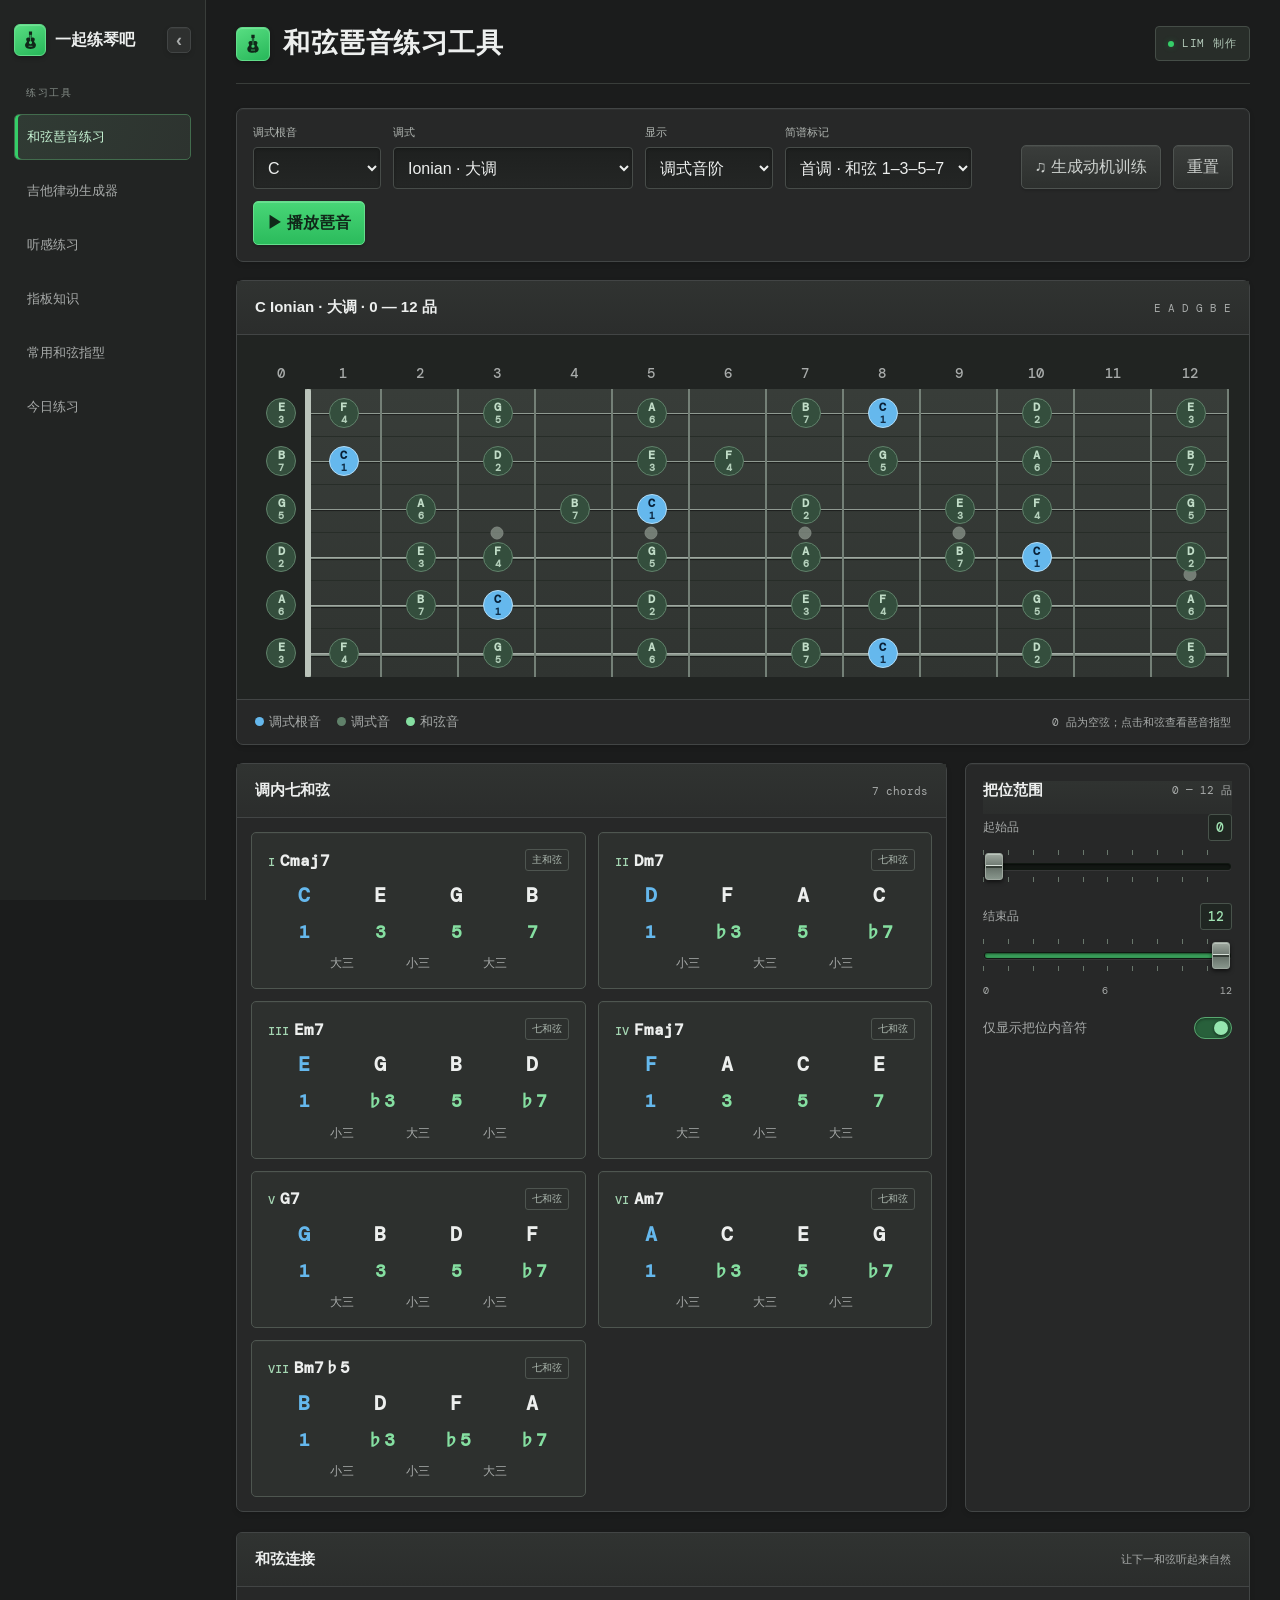
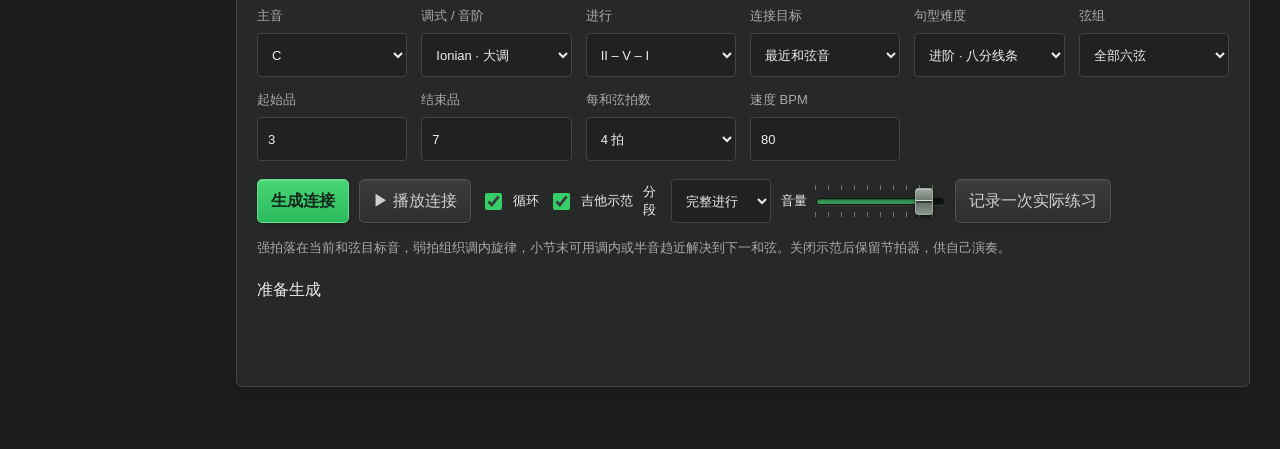
==== commit 0f6fd012: "Add guided practice studio and ear training fixes" ====
--- a/green-ui/index.html
+++ b/green-ui/index.html
@@ -37,6 +37,7 @@
 <link rel="stylesheet" href="chord-shapes.css">
 <link rel="stylesheet" href="green-ui.css">
 <link rel="stylesheet" href="ear.css">
+<link rel="stylesheet" href="training.css">
 </head>
 <body>
 <div class="app"><aside class="sidebar"><div class="platform-brand"><div class="mark" aria-hidden="true"><svg class="guitar-logo" viewBox="0 0 40 40" focusable="false" aria-hidden="true"><path fill-rule="evenodd" d="M17 3h6v6h-1v6c4-2 7 1 6 4-.8 2-2 3 0 5 3 3 3 6 1 9-3 4-15 4-18 0-2-3-2-6 1-9 2-2 .8-3 0-5-1-3 2-6 6-4V9h-1V3Zm6 21a3 3 0 1 1-6 0 3 3 0 0 1 6 0Z"/><path d="M17 31h6M20 10v10" fill="none" stroke="#45d577" stroke-width="1.3" stroke-linecap="round"/></svg></div><span class="platform-name">一起练琴吧</span></div><div><div class="menu-label">练习工具</div><nav class="tool-nav" aria-label="练习工具导航"><button class="active" id="navChord" type="button">和弦琶音练习</button><button id="navRhythm" type="button">吉他律动生成器</button></nav></div><div class="sidebar-note">把每天的练习拆成一个小节，先听，再弹，慢慢建立稳定律动。</div></aside><main><div class="topbar"><div class="title-area"><div class="title-lockup"><div class="mark" role="img" aria-label="吉他图标"><svg class="guitar-logo" viewBox="0 0 40 40" focusable="false" aria-hidden="true"><path fill-rule="evenodd" d="M17 3h6v6h-1v6c4-2 7 1 6 4-.8 2-2 3 0 5 3 3 3 6 1 9-3 4-15 4-18 0-2-3-2-6 1-9 2-2 .8-3 0-5-1-3 2-6 6-4V9h-1V3Zm6 21a3 3 0 1 1-6 0 3 3 0 0 1 6 0Z"/><path d="M17 31h6M20 10v10" fill="none" stroke="#45d577" stroke-width="1.3" stroke-linecap="round"/></svg></div><div class="title-copy"><div class="title-line"><h1 id="pageTitle">和弦琶音练习工具</h1></div></div></div><p id="pageSubtitle">探索调内七和弦，在指板上锁定你的下一个把位。</p></div><div class="status credit" aria-label="作者注释">LIM 制作</div></div>
@@ -93,8 +94,8 @@
 function motifInfo(){const m=modes[state.mode],scale=m.interval.map(x=>(state.root+x)%12),degree=state.chord>=0?state.chord:0,h=currentHarmony(degree);return {m,scale,degree,pitches:h.pcs,root:h.root,type:h.name.slice(GrooveEngine.names[h.root].length),fallback:state.chord<0};}
 function motifLabel(pitch,root){return state.notation==='fixed'?fixedDegreeLabels[(pitch+12)%12]:chordDegreeLabel(pitch,root)}
 let motifReturnFocus=null;function renderMotif(){const info=motifInfo(),wasOpen=$('motifModal').classList.contains('open');if(motifIndex<0)motifIndex=Math.floor(Math.random()*motifPatterns.length);const pattern=motifPatterns[motifIndex%motifPatterns.length];lastMotifPitches=pattern.steps.map(i=>info.pitches[i]);$('motifTitle').textContent=`${noteName(info.root)}${info.type} · 动机训练`;$('motifContext').textContent=info.fallback?`当前未选和弦，先用 ${noteName(info.root)}${info.type}（I 级）生成`:`仅使用 ${noteName(info.root)}${info.type} 的和弦内音`;$('motifTones').innerHTML=info.pitches.map((p,i)=>`<span class="motif-tone${i===0?' root-tone':''}"><b>${noteName(p)}</b><small>${motifLabel(p,info.root)}</small></span>`).join('');$('motifSequence').innerHTML=lastMotifPitches.map((p,i)=>`<span class="motif-step${p===info.root?' root-step':''}"><span class="beat">${i+1}</span><b>${motifLabel(p,info.root)}</b><small>${noteName(p)}</small></span>`).join('');$('motifHint').textContent=pattern.hint;$('motifModal').classList.add('open');$('motifModal').setAttribute('aria-hidden','false');if(!wasOpen)setTimeout(()=>$('motifClose').focus(),0);}
-function closeMotif(){if(typeof stopMotifAudio==='function')stopMotifAudio();$('motifModal').classList.remove('open');$('motifModal').setAttribute('aria-hidden','true');if(motifReturnFocus&&motifReturnFocus.focus)motifReturnFocus.focus();motifReturnFocus=null}
-$('motifBtn').onclick=()=>{motifReturnFocus=$('motifBtn');if(state.chord<0){state.chord=0;state.display='chord';render()}renderMotif()};$('regenerateMotif').onclick=()=>{motifIndex=(motifIndex+1)%motifPatterns.length;renderMotif()};$('motifClose').onclick=closeMotif;$('motifModal').onclick=e=>{if(e.target===$('motifModal'))closeMotif()};document.addEventListener('keydown',e=>{if(!$('motifModal').classList.contains('open'))return;if(e.key==='Escape'){closeMotif();return}if(e.key==='Tab'){const focusables=[$('motifClose'),$('regenerateMotif'),$('playMotif')],first=focusables[0],last=focusables[focusables.length-1];if(e.shiftKey&&document.activeElement===first){e.preventDefault();last.focus()}else if(!e.shiftKey&&document.activeElement===last){e.preventDefault();first.focus()}}});$('playMotif').onclick=()=>{if(typeof playMotifSequence==='function')playMotifSequence(lastMotifPitches)};
+function closeMotif(){globalThis.TrainingStudio?.stop();if(typeof stopMotifAudio==='function')stopMotifAudio();$('motifModal').classList.remove('open');$('motifModal').setAttribute('aria-hidden','true');if(motifReturnFocus&&motifReturnFocus.focus)motifReturnFocus.focus();motifReturnFocus=null}
+$('motifBtn').onclick=()=>{motifReturnFocus=$('motifBtn');if(state.chord<0){state.chord=0;state.display='chord';render()}renderMotif();globalThis.TrainingStudio?.resetMotifView()};$('regenerateMotif').onclick=()=>{motifIndex=(motifIndex+1)%motifPatterns.length;renderMotif()};$('motifClose').onclick=closeMotif;$('motifModal').onclick=e=>{if(e.target===$('motifModal'))closeMotif()};document.addEventListener('keydown',e=>{if(!$('motifModal').classList.contains('open'))return;if(e.code==='Space'&&!e.repeat&&!['INPUT','SELECT','TEXTAREA','BUTTON'].includes(document.activeElement?.tagName)&&document.querySelector('.motif-modal').classList.contains('developing')){e.preventDefault();TrainingStudio.toggleMotif();return}if(e.key==='Escape'){closeMotif();return}if(e.key==='Tab'){const focusables=[...document.querySelectorAll('#motifModal button,#motifModal select,#motifModal input,[tabindex="0"]')].filter(el=>el.getClientRects().length&&!el.disabled),first=focusables[0],last=focusables[focusables.length-1];if(e.shiftKey&&document.activeElement===first){e.preventDefault();last.focus()}else if(!e.shiftKey&&document.activeElement===last){e.preventDefault();first.focus()}}});$('playMotif').onclick=()=>{if(typeof playMotifSequence==='function')playMotifSequence(lastMotifPitches)};
 /* Dry steel-string samples shared by arpeggio and motif practice. */
 let audioCtx=null, playing=false, playTimer=[], audioBus=null, playGeneration=0;
 function makeAudioBus(ctx){const input=ctx.createGain();input.gain.value=.6*Number($('practiceVolume').value)/100;input.connect(ctx.destination);return {input};}
@@ -114,6 +115,7 @@
 }
 function stopArpeggio(){playGeneration++;playTimer.forEach(clearTimeout);playTimer=[];if(audioCtx){try{audioCtx.close()}catch(e){}}audioCtx=null;audioBus=null;playing=false;const button=$('play');if(button)button.textContent='▶ 播放琶音';}
 function playGuitarSequence(pitches,{spacing=.31,duration=1.65,velocity=.78}={}){
+ globalThis.TrainingStudio?.stop();globalThis.EarTraining?.stop();globalThis.GuitarGroove?.stop();
   const AudioCtor=window.AudioContext||window.webkitAudioContext;if(!AudioCtor||!Array.isArray(pitches)||!pitches.length)return;
   if(playing)stopArpeggio();
   try{audioCtx=new AudioCtor();audioBus=makeAudioBus(audioCtx)}catch(e){audioCtx=null;audioBus=null;return}
@@ -134,16 +136,17 @@
 function showTool(tool){
  stopArpeggio();GuitarGroove.stop();globalThis.EarTraining?.stop();
  if(document.body.classList.contains('score-focus'))$('ggFocus').click();
- const rhythm=tool==='rhythm',knowledge=tool==='knowledge',chordShapes=tool==='chordShapes',ear=tool==='ear';
+ const rhythm=tool==='rhythm',knowledge=tool==='knowledge',chordShapes=tool==='chordShapes',ear=tool==='ear',daily=tool==='daily';
  $('rhythmPanel').classList.toggle('active',rhythm);$('knowledgePanel').hidden=!knowledge;$('chordShapesPanel').hidden=!chordShapes;if($('earPanel'))$('earPanel').hidden=!ear;
- document.querySelector('.controls').style.display=rhythm||knowledge||chordShapes||ear?'none':'';
- document.querySelector('.grid').style.display=rhythm||knowledge||chordShapes||ear?'none':'';
- for(const [id,active]of [['navChord',tool==='chord'],['navRhythm',rhythm],['navKnowledge',knowledge],['navChordShapes',chordShapes],['navEar',ear]])$(id)?.classList.toggle('active',active);
- $('pageTitle').textContent=ear?'听感练习':chordShapes?'常用和弦指型':knowledge?'指板知识':rhythm?'吉他律动生成器':'和弦琶音练习工具';
+ document.querySelector('.controls').style.display=rhythm||knowledge||chordShapes||ear||daily?'none':'';
+ document.querySelector('.grid').style.display=rhythm||knowledge||chordShapes||ear||daily?'none':'';
+ for(const [id,active]of [['navChord',tool==='chord'],['navRhythm',rhythm],['navKnowledge',knowledge],['navChordShapes',chordShapes],['navEar',ear],['navToday',daily]])$(id)?.classList.toggle('active',active);
+ $('pageTitle').textContent=daily?'今日练习':ear?'听感练习':chordShapes?'常用和弦指型':knowledge?'指板知识':rhythm?'吉他律动生成器':'和弦琶音练习工具';
+ globalThis.TrainingHub?.navigate(tool);
 }
 $('navChord').onclick=()=>showTool('chord');$('navRhythm').onclick=()=>showTool('rhythm');
-document.addEventListener('keydown',e=>{if(e.code!=='Space'||e.repeat)return;const tag=document.activeElement?.tagName;if(['INPUT','SELECT','TEXTAREA','BUTTON'].includes(tag))return;if(document.querySelector('.modal-backdrop.open'))return;e.preventDefault();if(document.getElementById('earPanel')&&!document.getElementById('earPanel').hidden){EarTraining.togglePlay()}else if(document.getElementById('rhythmPanel').classList.contains('active')){GuitarGroove.togglePlay()}else if(document.getElementById('knowledgePanel').hidden&&document.getElementById('chordShapesPanel').hidden){playArpeggio()}});
+document.addEventListener('keydown',e=>{if(e.code!=='Space'||e.repeat)return;const tag=document.activeElement?.tagName;if(['INPUT','SELECT','TEXTAREA','BUTTON'].includes(tag)||document.activeElement?.isContentEditable)return;if(document.querySelector('.modal-backdrop.open'))return;if(document.getElementById('todayPanel')&&!document.getElementById('todayPanel').hidden)return;e.preventDefault();if(document.getElementById('earPanel')&&!document.getElementById('earPanel').hidden){EarTraining.togglePlay()}else if(globalThis.TrainingHub?.activeKind==='connection'){document.getElementById('tcPlay').click()}else if(globalThis.TrainingHub?.activeKind==='motif'){TrainingStudio.toggleMotif()}else if(document.getElementById('rhythmPanel').classList.contains('active')){GuitarGroove.togglePlay()}else if(document.getElementById('knowledgePanel').hidden&&document.getElementById('chordShapesPanel').hidden){playArpeggio()}});
 const sidebarToggle=()=>{const app=document.querySelector('.app'),collapsed=app.classList.toggle('sidebar-collapsed');document.querySelector('.platform-brand').setAttribute('aria-expanded',String(!collapsed));};document.querySelector('.platform-brand').onclick=e=>{if(e.target.closest('.tool-nav'))return;sidebarToggle()};
 GuitarGroove.init();
 render();
-</script><script src="fretboard-knowledge.js"></script><script>FretboardKnowledge.init();</script><script src="chord-shapes.js"></script><script>ChordShapes.init();</script><script src="ear-engine.js"></script><script src="ear-audio.js"></script><script src="ear-app.js"></script><script>EarTraining.init();</script><script src="green-ui.js"></script></body></html>
+</script><script src="fretboard-knowledge.js"></script><script>FretboardKnowledge.init();</script><script src="chord-shapes.js"></script><script>ChordShapes.init();</script><script src="ear-engine.js"></script><script src="ear-audio.js"></script><script src="ear-app.js"></script><script>EarTraining.init();</script><script src="training-engine.js"></script><script src="training-score.js"></script><script src="training-studio.js"></script><script src="training-hub.js"></script><script>TrainingStudio.init();TrainingHub.init();</script><script src="green-ui.js"></script></body></html>
--- a/green-ui/green-ui.css
+++ b/green-ui/green-ui.css
@@ -1,17 +1,17 @@
 /* Independent Studio Green skin. Music, transport and audio use the copied engine. */
 :root {
   color-scheme: dark;
-  --bg: #191b1a;
-  --panel: #252826;
-  --panel2: #2d302e;
-  --line: #404540;
-  --muted: #a3aba5;
-  --text: #edf0ed;
+  --bg: #1b1c1c;
+  --panel: #272828;
+  --panel2: #2e3030;
+  --line: #424545;
+  --muted: #a8abaa;
+  --text: #edefee;
   --accent: #35ce68;
   --accent2: #85dfa1;
   --root: #65b8ed;
   --root-soft: #b1dcf7;
-  --studio-inset: #1b1e1c;
+  --studio-inset: #1d1f1e;
   --studio-edge: inset 0 1px 0 #ffffff08, 0 2px 5px #0002;
 }
 body {
@@ -28,10 +28,10 @@
   outline: 2px solid var(--accent); outline-offset: 3px;
 }
 .app { grid-template-columns: 206px minmax(0, 1fr); }
-.sidebar { background: #202321; padding: 24px 14px; gap: 30px; border-color: #363c37; }
+.sidebar { background: #222423; padding: 24px 14px; gap: 30px; border-color: #393d3a; }
 .platform-brand { gap: 9px; }
 .platform-name { font-size: 16px; white-space: nowrap; }
-.platform-brand:after { width: 22px; background: #2c302d; box-shadow: var(--studio-edge); }
+.platform-brand:after { width: 22px; background: #2e302f; box-shadow: var(--studio-edge); }
 .mark, .platform-brand .mark {
   border-radius: 6px; background: linear-gradient(155deg, #58de82, #27b759);
   color: #102517; border: 1px solid #62dd8a;
@@ -48,32 +48,36 @@
 .sidebar-collapsed .tool-nav button[id]::before { content: none; }
 .sidebar-collapsed .tool-nav button {
   display: flex; align-items: center; justify-content: center;
-  width: 44px; min-height: 46px; padding: 10px;
-}
-.sidebar-collapsed .studio-nav-icon { display: block; }
+  width: 48px; min-height: 46px; padding: 10px 4px;
+}
+.sidebar-collapsed .tool-nav button::after {
+  content: attr(data-short-label); display:block;
+  font-size:13px; font-weight:600; white-space:nowrap;
+}
+.sidebar-collapsed .studio-nav-icon { display: none!important; }
 .tool-nav button { min-height: 46px; border-radius: 5px; font-size: 13px; }
-.tool-nav button:hover { background: #2c312d; border-color: #4b554d; }
+.tool-nav button:hover { background: #2f3230; border-color: #4b554d; }
 .tool-nav button.active {
-  background: linear-gradient(110deg, #294032, #27312a);
+  background: linear-gradient(110deg, #303b34, #2d332f);
   border-color: #426c4d; color: #c7f6d5; box-shadow: inset 3px 0 var(--accent);
 }
-.menu-label { color: #7f8b82; font-size: 10px; letter-spacing: .17em; padding-left: 12px; margin-bottom: 14px; }
+.menu-label { color: #858d88; font-size: 10px; letter-spacing: .17em; padding-left: 12px; margin-bottom: 14px; }
 .app > main { padding: 26px 30px 42px; max-width: 1550px; }
-.topbar { align-items: center; margin-bottom: 24px; padding-bottom: 22px; border-bottom: 1px solid #363c37; }
+.topbar { align-items: center; margin-bottom: 24px; padding-bottom: 22px; border-bottom: 1px solid #393d3a; }
 .topbar h1 { font-size: 27px; font-weight: 600; letter-spacing: .02em; }
 .title-lockup { gap: 13px; }
 .title-lockup > .mark { width: 34px; height: 34px; }
-.status.credit { background: #222e25; color: #b0c6b6; border-color: #405247; border-radius: 4px; font-size: 11px; }
+.status.credit { background: #282d29; color: #b0c6b6; border-color: #454d47; border-radius: 4px; font-size: 11px; }
 .status.credit:before { content: ''; width: 6px; height: 6px; border-radius: 50%; background: var(--accent); box-shadow: 0 0 6px #35ce6840; }
 .controls, .card, .groove-settings, .result-card, .audio-options, .speed-ladder, .motif-modal, .cs-intro {
   border-radius: 7px; border-color: var(--line); background: var(--panel); box-shadow: var(--studio-edge);
 }
 .controls { padding: 16px; gap: 12px; margin-bottom: 18px; }
-.field label, .ladder-grid label, .slider-label { color: #adb5ae; }
+.field label, .ladder-grid label, .slider-label { color: #b0b5b1; }
 .field select, .field input[type=number], .groove-layout select, .groove-layout input[type=number],
 .ladder-grid input, .ik-controls select, .cs-intro select {
-  min-height: 42px; border-radius: 4px; border: 1px solid #444b45;
-  background: linear-gradient(#1c1f1d, #222623); color: var(--text);
+  min-height: 42px; border-radius: 4px; border: 1px solid #474c49;
+  background: linear-gradient(#1e201f, #242625); color: var(--text);
   box-shadow: inset 0 1px 3px #0004; padding: 9px 10px;
 }
 select:hover, input[type=number]:hover { border-color: #637167; }
@@ -81,23 +85,23 @@
    does not supply a background to the browser's separate option surface. */
 select { color-scheme: dark; }
 select option, select optgroup {
-  background-color: #222623;
-  color: #edf0ed;
+  background-color: #242625;
+  color: #edefee;
 }
 select option:checked {
   background-color: #30543c;
   color: #f4fff7;
 }
 select option:disabled, select optgroup:disabled {
-  color: #909b93;
+  color: #959d98;
 }
 .btn, .rhythm-chip, .segmented button, .result-bar header button, .modal-close, .stroke {
-  border: 1px solid #4b514c; border-radius: 5px; color: #c9d0ca;
-  background: linear-gradient(180deg, #373c38, #2b302c);
+  border: 1px solid #4e5350; border-radius: 5px; color: #cdd1ce;
+  background: linear-gradient(180deg, #3a3d3b, #2d302e);
   box-shadow: inset 0 1px 0 #ffffff0c, 0 2px 2px #0002;
   transition: background .12s, border-color .12s, box-shadow .12s;
 }
-.btn:hover, .rhythm-chip:hover, .segmented button:hover { border-color: #758279; background: #3b433d; color: #f0f5f1; }
+.btn:hover, .rhythm-chip:hover, .segmented button:hover { border-color: #758279; background: #3e4440; color: #f0f5f1; }
 .btn:active, .rhythm-chip:active { box-shadow: inset 0 2px 4px #0005; }
 .btn.primary, .motif-actions .btn.primary, .segmented .active, .ik-view-toggle button.active {
   background: linear-gradient(180deg, #48d677, #2bbb5c); border-color: #65dd8c; color: #102719;
@@ -105,19 +109,19 @@
 }
 .btn.primary:hover { background: linear-gradient(#65e58e, #38cc6a); border-color: #a0efb9; }
 .rhythm-chip.active, .transport .active, .audio-options > .btn.active {
-  background: #283e2f; border-color: #4b865d; color: #a4e9ba;
+  background: #303b33; border-color: #4b865d; color: #a4e9ba;
   box-shadow: inset 0 1px 2px #0003;
 }
 .rhythm-chip.active:before { content: ''; display: inline-block; width: 5px; height: 5px; margin-right: 6px; background: var(--accent); border-radius: 50%; vertical-align: middle; }
-.card-head, .result-card > header, .settings-header { background: linear-gradient(#2d322e, #282c29); border-color: var(--line); }
+.card-head, .result-card > header, .settings-header { background: linear-gradient(#303331, #2b2d2c); border-color: var(--line); }
 .card-head h2, .result-card h2 { font-weight: 600; }
-.badge { border-color: #4a554d; color: #b0bcb3; border-radius: 3px; }
+.badge { border-color: #4e5550; color: #b0bcb3; border-radius: 3px; }
 .small, .range-labels { color: var(--muted); }
 
 /* Quiet graphite fingerboard: every fret boundary has the same treatment. */
-.fret-wrap { padding: 22px 20px; background: #1e221f; }
-.strings { background: linear-gradient(180deg, #343b35, #2c322d); border-color: #768478; }
-.string { border-color: #222b24; }
+.fret-wrap { padding: 22px 20px; background: #212422; }
+.strings { background: linear-gradient(180deg, #383d39, #303431); border-color: #768478; }
+.string { border-color: #272d28; }
 .string:before { background: linear-gradient(#b0b8b1, #6e7b71); box-shadow: 0 1px 1px #0008; }
 .fret, .fret:nth-child(4) { border-right: 2px solid #748077; background: transparent; box-shadow: none; }
 .fret:first-child { border-left-color: #8f9b91; }
@@ -127,11 +131,11 @@
 .note.scale { color: #c1ddc8; background: #344e3d; border-color: #60816a; }
 .note.chord { color: #13291b; background: var(--accent2); border-color: #b0efc3; border-radius: 5px; }
 .note.root, .note.chord.root { color: #082037; background: var(--root); border-color: var(--root-soft); }
-.note.open-muted { color: #8b968e; background: #272d28; border-color: #454e47; }
+.note.open-muted { color: #8b968e; background: #2b2e2c; border-color: #49504b; }
 .chords { gap: 12px; padding: 14px; }
-.chords .chord { background: #2b302c; border-color: #49544b; border-radius: 5px; padding: 16px; gap: 11px; box-shadow: inset 0 1px #ffffff06; }
-.chords .chord:hover { background: #303a32; border-color: #72917b; }
-.chords .chord.selected { background: linear-gradient(135deg, #2e4435, #27382c); border-color: #59b274; box-shadow: inset 3px 0 var(--accent); }
+.chords .chord { background: #2d302e; border-color: #4e5650; border-radius: 5px; padding: 16px; gap: 11px; box-shadow: inset 0 1px #ffffff06; }
+.chords .chord:hover { background: #343b36; border-color: #72917b; }
+.chords .chord.selected { background: linear-gradient(135deg, #344039, #2e3731); border-color: #59b274; box-shadow: inset 3px 0 var(--accent); }
 .chord-note-row span { font-size: 20px; }
 .chord-degree-row span { font-size: 18px; }
 .chord-interval-row span { font-size: 12px; }
@@ -168,7 +172,7 @@
 input[type=range]:disabled { opacity: .45; cursor: default; }
 .range-row span:last-child, .slider-label output, .motif-volume output, .studio-volume-value {
   color: #a0e3b3; font: 500 13px 'DM Mono', monospace; font-variant-numeric: tabular-nums;
-  padding: 4px 7px; background: #19231c; border: 1px solid #405448; border-radius: 3px;
+  padding: 4px 7px; background: #202622; border: 1px solid #48534b; border-radius: 3px;
 }
 .range-row { align-items: center; margin-bottom: 3px; }
 .slider-label { align-items: center; }
@@ -183,15 +187,15 @@
 .settings-columns section, .groove-settings > section { padding: 16px; }
 .groove-settings h3 { font: 600 12px -apple-system, BlinkMacSystemFont, 'PingFang SC', sans-serif; letter-spacing: .035em; color: #b4c2b8; }
 .settings-columns .control-grid { gap: 12px; }
-.settings-materials { background: #242a25; }
+.settings-materials { background: #282c29; }
 .settings-columns .harmony-edit { grid-template-columns: repeat(2,minmax(0,1fr)); }
-.harmony-edit > div { background: var(--studio-inset); border-color: #465149; border-radius: 4px; }
+.harmony-edit > div { background: var(--studio-inset); border-color: #4c534e; border-radius: 4px; }
 .harmony-edit > div select { padding: 6px; border: 0; background: transparent; box-shadow: none; }
 .segmented { gap: 4px; }
-.sequence-section { background: #202622; }
-.sequence-section.sequence-on { box-shadow: inset 3px 0 var(--accent); background: #26382b; }
+.sequence-section { background: #242925; }
+.sequence-section.sequence-on { box-shadow: inset 3px 0 var(--accent); background: #2e3831; }
 .sequence-dock { background: transparent; padding: 16px 0 0; margin-top: 14px; }
-.switch-row input { border-color: #536058; background: #181e19; box-shadow: inset 0 2px 4px #0004; }
+.switch-row input { border-color: #536058; background: #1c211d; box-shadow: inset 0 2px 4px #0004; }
 .switch-row input::after { background: linear-gradient(#e0e6e1,#929e95); box-shadow: 0 1px 2px #0008; }
 .switch-row input:checked { background: #287042; border-color: #4ca367; }
 .switch-row input:checked::after { background: #b8f2ca; }
@@ -215,46 +219,46 @@
 .ladder-grid label { font-size: 12px; }
 .speed-ladder.ladder-active { border-color: #569568; box-shadow: inset 3px 0 var(--accent); }
 .speed-ladder.ladder-active summary, .speed-ladder.ladder-active .ladder-actions span { color: #a2eab9; }
-.speed-ladder #ggLadderStatus { border-radius: 4px; background: #1c241f; }
+.speed-ladder #ggLadderStatus { border-radius: 4px; background: #222824; }
 .speed-ladder.ladder-active #ggLadderStatus { color: #a2eab9; border-color: #569568; background: #24422d; }
 .mixer { gap: 12px; }
-.mixer > div { background: linear-gradient(#303631,#282e29); border-radius: 5px; padding: 14px; border-color: #48534b; }
+.mixer > div { background: linear-gradient(#333734,#2c302d); border-radius: 5px; padding: 14px; border-color: #4e5651; }
 .practice-options { gap: 12px; margin-bottom: 10px; }
 .practice-options input[type=checkbox] { width: 17px; height: 17px; }
 .practice-dock {
-  background: linear-gradient(#303631f5, #252b27fa); border: 1px solid #505e53; border-bottom: 0;
+  background: linear-gradient(#333734f5, #292d2bfa); border: 1px solid #545e57; border-bottom: 0;
   border-radius: 8px 8px 0 0; box-shadow: 0 -8px 28px #0005, inset 0 1px #ffffff0a;
   gap: 8px; padding-top: 12px;
 }
-#ggTempoDisplay { color: #abefc0; background: #141e17; border: 1px solid #425b49; border-radius: 4px; padding: 10px 12px; font: 500 15px 'DM Mono', monospace; text-align: center; }
+#ggTempoDisplay { color: #abefc0; background: #1b231e; border: 1px solid #48584d; border-radius: 4px; padding: 10px 12px; font: 500 15px 'DM Mono', monospace; text-align: center; }
 .practice-dock #ggPhase { color: #b2c8b9; font-weight: 500; font-size: 13px; }
 .practice-dock #ggPlay { min-width: 110px; font-size: 16px; }
-.result-bar, .motif-step, .motif-tone, .ik-card, .ik-combined-board, .cs-card { background: #222924; border-color: #455249; border-radius: 5px; }
+.result-bar, .motif-step, .motif-tone, .ik-card, .ik-combined-board, .cs-card { background: #262b28; border-color: #4a534d; border-radius: 5px; }
 .result-bar { padding: 14px; }
 .result-bars { gap: 12px; padding: 14px; }
-.result-bar.playing { background: #26382b; border-color: #65ba7d; box-shadow: inset 3px 0 var(--accent); }
-.lane { border-bottom-color: #3d4940; background: repeating-linear-gradient(90deg,transparent 0,transparent calc(25% - 1px),#39473d calc(25% - 1px),#39473d 25%); }
-.drum-grid { background: repeating-linear-gradient(90deg,#1c251f 0,#1c251f calc(25% - 1px),#3b4940 calc(25% - 1px),#3b4940 25%); }
+.result-bar.playing { background: #2e3831; border-color: #65ba7d; box-shadow: inset 3px 0 var(--accent); }
+.lane { border-bottom-color: #424a45; background: repeating-linear-gradient(90deg,transparent 0,transparent calc(25% - 1px),#404a43 calc(25% - 1px),#404a43 25%); }
+.drum-grid { background: repeating-linear-gradient(90deg,#232925 0,#232925 calc(25% - 1px),#424c46 calc(25% - 1px),#424c46 25%); }
 .event { border-radius: 3px; box-shadow: inset 0 1px #ffffff30; }
 .event.sounding { outline-color: #e9fff0; box-shadow: 0 0 9px #97ffb550; }
-.chord-diagram { background: #19231c; }
-.fret-string button { background: #39483c; color: #c1cfc4; border-right-color: #7e9283; border-bottom-color: #273b2d; }
-.daily-plan-card { background: linear-gradient(125deg, #2c4132, #252e29); border-color: #52715b; border-radius: 5px; }
-.daily-plan-card header strong, .daily-plan-card footer span { background: #1c291f; border-radius: 4px; }
-.daily-plan-grid > div { background: #1b281fcc; border-radius: 4px; }
+.chord-diagram { background: #202622; }
+.fret-string button { background: #414b44; color: #c1cfc4; border-right-color: #7e9283; border-bottom-color: #303d34; }
+.daily-plan-card { background: linear-gradient(125deg, #323d35, #2b312d); border-color: #52715b; border-radius: 5px; }
+.daily-plan-card header strong, .daily-plan-card footer span { background: #242d27; border-radius: 4px; }
+.daily-plan-grid > div { background: #232d27cc; border-radius: 4px; }
 .warning-note { background: #373022; color: #efd2a1; border-color: #d5ab61; }
 .error-note { background: #3b2426; color: #ffc4c4; border-color: #dc8181; }
-.motif-head { background: #2b322d; }
-.motif-hint { background: #1d2921; }
+.motif-head { background: #2f3431; }
+.motif-hint { background: #242d27; }
 .modal-backdrop { background: #0c130fe0; }
-.ik-view-toggle { background: #1c241e; border-radius: 5px; }
-.ik-section table thead { background: #29362d; }
-.ik-section th, .ik-section td { border-color: #3c4940; }
+.ik-view-toggle { background: #222824; border-radius: 5px; }
+.ik-section table thead { background: #2e3832; }
+.ik-section th, .ik-section td { border-color: #434c46; }
 .ik-section tr:hover { background: #ffffff03; }
 .cs-root { fill: var(--root); }
 .cs-tone { fill: var(--accent2); }
-.cs-open-circle { fill: #222e26; }
-.cs-row-title { background: #1d251f; }
+.cs-open-circle { fill: #28312b; }
+.cs-row-title { background: #232a25; }
 .cs-book-title h2, .ik-section h2 { font-size: 21px; font-weight: 600; }
 .ik-tip { border-left-color: var(--accent); }
 @media (min-width: 1101px) { .side { grid-template-columns: minmax(0,1fr) 285px; gap: 18px; margin-top: 18px; } }
--- a/green-ui/ear.css
+++ b/green-ui/ear.css
@@ -12,28 +12,32 @@
 .et-tempo-slider { margin:0; }
 .et-audio { margin:18px 0 0; }
 .et-volumes { display:grid; grid-template-columns:repeat(3,minmax(0,1fr)); gap:20px; }
-.et-key-row { display:flex; gap:16px; align-items:center; justify-content:space-between; }
-.et-key-row strong { font-size:20px; color:var(--accent2); }
-#etStatus { padding:18px; background:#19231c; border:1px solid #405448; border-radius:5px; font-size:17px; min-height:60px; display:flex; align-items:center; }
+.et-key-row { display:grid; grid-template-columns:auto minmax(0,1fr) auto; gap:10px; align-items:center; padding:8px 10px; border:1px solid var(--line); border-radius:5px; background:#222525; }
+.et-key-label { color:var(--muted); font-size:12px; white-space:nowrap; }
+.et-key-row strong { font-size:18px; color:var(--accent2); white-space:nowrap; overflow:hidden; text-overflow:ellipsis; }
+.et-key-row strong.is-hidden { color:var(--muted); letter-spacing:3px; }
+.et-key-toggle { min-height:34px!important; padding:5px 10px!important; font-size:12px!important; }
+.et-question-state { display:block; margin-top:5px; color:var(--accent2); font-size:12px; font-weight:500; }
+#etStatus { padding:18px; background:#202622; border:1px solid #48534b; border-radius:5px; font-size:17px; min-height:60px; display:flex; align-items:center; }
 .et-actions { display:flex; gap:10px; flex-wrap:wrap; }
 .et-actions .btn { min-height:48px; }
 #etPlay { min-width:130px; }
 .et-note-list { display:grid; grid-template-columns:repeat(4,minmax(0,1fr)); gap:12px; }
-.et-note { display:grid; gap:7px; justify-items:center; padding:14px 8px; border:1px solid #4d785b; border-radius:5px; background:#263b2d; color:var(--accent2); cursor:pointer; }
+.et-note { display:grid; gap:7px; justify-items:center; padding:14px 8px; border:1px solid #4d785b; border-radius:5px; background:#2f3932; color:var(--accent2); cursor:pointer; }
 .et-note strong { font:700 24px monospace; }
 .et-note b { font:600 16px monospace; }
 .et-note span,.et-note small { font-size:12px; }
 .et-note.et-root { border-color:var(--root); color:var(--root-soft); background:#213440; }
 .et-score-wrap,.et-board-wrap { overflow-x:auto; margin:18px 0; }
 .et-rhythm-bar { min-width:560px; display:grid; grid-template-columns:76px 1fr; align-items:center; gap:10px; margin-bottom:10px; font-size:12px; color:var(--muted); }
-.et-rhythm-lane { position:relative; height:48px; border:1px solid var(--line); background:repeating-linear-gradient(90deg,#1b251e 0,#1b251e calc(100% / var(--beats) - 1px),#445b4b calc(100% / var(--beats) - 1px),#445b4b calc(100% / var(--beats))); }
-.et-rhythm-event { position:absolute; top:6px; height:34px; border:2px solid #1b251e; background:var(--accent2); color:#102719; display:flex; align-items:center; justify-content:center; font:700 13px monospace; border-radius:4px; overflow:hidden; }
-.et-rhythm-event.et-rest { background:#333f36; color:var(--muted); }
+.et-rhythm-lane { position:relative; height:48px; border:1px solid var(--line); background:repeating-linear-gradient(90deg,#222b25 0,#222b25 calc(100% / var(--beats) - 1px),#4b5850 calc(100% / var(--beats) - 1px),#4b5850 calc(100% / var(--beats))); }
+.et-rhythm-event { position:absolute; top:6px; height:34px; border:2px solid #222b25; background:var(--accent2); color:#102719; display:flex; align-items:center; justify-content:center; font:700 13px monospace; border-radius:4px; overflow:hidden; }
+.et-rhythm-event.et-rest { background:#39423c; color:var(--muted); }
 .et-timing summary { cursor:pointer; min-height:44px; padding:12px 0; color:var(--muted); font-size:13px; }
 .et-score { width:100%; border-collapse:collapse; text-align:left; font-variant-numeric:tabular-nums; }
 .et-score th,.et-score td { padding:10px 12px; border-bottom:1px solid var(--line); font-size:13px; white-space:nowrap; }
 .et-score caption { text-align:left; padding-bottom:12px; color:var(--muted); }
-.et-board-wrap { background:#202923; border:1px solid var(--line); border-radius:5px; }
+.et-board-wrap { background:#272d29; border:1px solid var(--line); border-radius:5px; }
 .et-board-wrap svg { display:block; width:100%; min-width:740px; }
 .et-wire { stroke:#8d9e91; stroke-width:1; }
 .et-fret { stroke:#58665c; stroke-width:1; }
@@ -44,4 +48,12 @@
 body.ear-focus .app>main { max-width:1300px; padding:18px; }
 body.ear-focus .et-session { position:sticky; top:0; z-index:5; }
 @media(max-width:1050px){.et-fields { grid-template-columns:repeat(2,minmax(0,1fr)); }}
-@media(max-width:620px){.et-fields,.et-volumes { grid-template-columns:1fr; }.et-note-list { grid-template-columns:repeat(2,minmax(0,1fr)); }.et-key-row { flex-wrap:wrap; }.et-key-row strong { font-size:17px; }.et-settings-body,.et-session-body,.et-answer-body { padding:14px; }.et-actions .btn { flex:1 1 130px; }}
+@media(max-width:620px){.et-fields,.et-volumes { grid-template-columns:1fr; }.et-note-list { grid-template-columns:repeat(2,minmax(0,1fr)); }.et-key-row strong { font-size:16px; }.et-settings-body,.et-session-body,.et-answer-body { padding:14px; }.et-actions .btn { flex:1 1 130px; }}
+
+/* Tablet workbench: answer and self-assessment live beside playback. */
+.et-workbench-grid{display:grid;grid-template-columns:minmax(250px,.9fr) minmax(0,1.3fr);gap:18px;align-items:start}.et-listen-column{min-width:0}.et-workbench .card-head{gap:10px;flex-wrap:wrap}.et-workbench>.card-head h2{flex:1;font-size:17px}.et-workbench .et-key-row{gap:8px;flex-wrap:wrap}.et-workbench .et-key-row strong{font-size:17px}.et-workbench #etStatus{padding:10px 12px;font-size:14px;min-height:42px;margin:10px 0}.et-workbench #etMeta{font-size:12px;margin:8px 0}.et-workbench .et-shortcut{display:none}.et-workbench .et-actions{gap:8px}.et-workbench .et-actions .btn{flex:1 1 110px;min-height:46px;font-size:13px}.et-workbench #etPlay{min-width:0}.et-workbench #etReveal{flex-basis:100%;border-color:#558163;color:#beefca}.et-workbench .et-answer{margin:0;background:#232525;border:1px solid var(--line);min-width:0}.et-workbench .et-answer .card-head{padding:12px}.et-workbench .et-answer .card-head h2{font-size:15px}.et-workbench .et-answer-body{padding:12px}.et-workbench .et-answer-body>.et-help{display:none}.et-workbench .et-note-list{grid-template-columns:repeat(4,minmax(0,1fr));gap:7px}.et-workbench .et-note{padding:9px 4px;gap:4px}.et-workbench .et-note strong{font-size:23px}.et-workbench .et-note b{font-size:14px}.et-workbench .et-note small{display:none}.et-workbench .et-note span{font-size:10px}.et-workbench .et-score-wrap{margin:12px 0}.et-workbench .et-rhythm-bar{min-width:320px;grid-template-columns:50px 1fr;gap:5px}.et-workbench .et-rhythm-event{font-size:12px}
+#etSettingsDrawer>summary,.et-hints-drawer>summary,.et-board-details>summary{min-height:46px;padding:13px 16px;cursor:pointer;color:var(--text);font-size:13px}.et-hints-drawer{border:1px solid var(--line);border-radius:5px;margin-top:12px}.et-hints-drawer>.et-session-body{padding:10px}.et-hints-drawer #etReview{margin:0 10px 10px}.et-hints-drawer .et-actions label{display:flex;gap:6px;align-items:center;font-size:12px}.et-hints-drawer select{color-scheme:dark;background:#232525;color:var(--text);min-height:44px}.et-rating-box{padding-top:15px;margin-top:15px;border-top:1px solid var(--line)}#earPanel .et-rating-box h3{margin:0 0 6px;font-size:14px}.et-rating-box .et-help{font-size:11px;line-height:1.6;margin:6px 0 10px}.et-rating-choices{display:grid;grid-template-columns:1fr;gap:7px!important}.et-rating-choices .btn{text-align:left;justify-content:flex-start;padding:10px 12px}.et-rating-choices .btn::before{content:'○';margin-right:9px}.et-rating-choices .btn.active{border-color:var(--accent);background:#2b3930;color:#c6f1d1}.et-rating-choices .btn.active::before{content:'●'}.et-rating-choices .btn:disabled{opacity:.55}.et-rating-box #etRatingStatus{font-size:12px;color:var(--muted);line-height:1.7}.et-rating-box .et-actions{margin-top:10px}
+#etAnswerPlaceholder{border:1px dashed #4c5650;border-radius:5px;min-height:210px;display:flex;flex-direction:column;justify-content:center;padding:25px;text-align:center;color:var(--muted);line-height:1.9}#etAnswerPlaceholder strong{color:var(--text);font-size:18px}#etAnswerPlaceholder p{font-size:13px}.et-board-details{border-top:1px solid var(--line)}.et-board-details .et-board-wrap{margin:0}.et-board-details .et-board-wrap svg{min-width:560px}
+body.ear-focus .et-workbench{position:static}body.ear-focus .et-workbench .et-hints-drawer{display:block}
+@media(min-width:701px) and (max-width:1100px){.et-workbench-grid{grid-template-columns:minmax(230px,.8fr) minmax(0,1.2fr);gap:12px}.et-workbench>.et-session-body{padding:14px}.et-workbench .et-note-list{gap:5px}.et-workbench .et-note strong{font-size:21px}}
+@media(max-width:700px){.et-workbench-grid{grid-template-columns:1fr}.et-workbench .et-answer,#etAnswerPlaceholder{grid-row:2}.et-workbench .et-listen-column{display:contents}.et-workbench-grid{display:flex;flex-direction:column}.et-workbench .et-key-row,.et-workbench #etMeta,.et-workbench #etStatus,.et-workbench .et-listen-column>.et-actions{width:100%;order:0}.et-workbench .et-answer,#etAnswerPlaceholder{width:100%;order:1}.et-workbench .et-hints-drawer{width:100%;order:2}.et-workbench .et-rating-box{width:100%;order:3}.et-workbench .et-rating-choices{grid-template-columns:repeat(3,minmax(0,1fr))}.et-workbench .et-rating-choices .btn{font-size:12px;padding:10px 7px;text-align:center}.et-workbench .et-rating-choices .btn::before{display:none}}
--- a/green-ui/training.css
+++ b/green-ui/training.css
@@ -0,0 +1,26 @@
+/* Scoped practice surfaces: preserve existing tool sizing and neutral theme. */
+.training-section{margin:20px 0;border:1px solid var(--line);border-radius:6px;background:var(--panel);overflow:hidden}
+.training-body{padding:20px;min-width:0}.training-fields{display:grid;grid-template-columns:repeat(auto-fit,minmax(145px,1fr));gap:14px;margin-bottom:18px}
+.training-fields label,.task-expanded>label{display:grid;gap:8px;color:var(--muted);font-size:13px}
+.training-fields select,.training-fields input,.training-actions select,.task-expanded select{width:100%;min-height:44px;background:#202222;color:var(--text);border:1px solid var(--line);border-radius:4px;padding:8px 10px;color-scheme:dark;font:inherit}
+.training-actions{display:flex;flex-wrap:wrap;align-items:center;gap:10px;margin:14px 0}.training-actions label{display:flex;align-items:center;gap:8px;font-size:13px}.training-actions input[type=range]{max-width:130px}.training-actions input[type=checkbox],.training-pool input,.training-check input{accent-color:var(--accent);width:17px;height:17px}
+.training-help{color:var(--muted);font-size:13px;line-height:1.8;margin:12px 0}.training-body p{line-height:1.75}.training-score{display:flex;gap:8px;flex-wrap:wrap}.training-note{display:grid;align-content:start;justify-items:center;gap:5px;padding:12px;min-width:85px;background:#202222;border:1px solid var(--line);border-radius:4px;font-family:'DM Mono',ui-monospace,monospace}.training-note strong{font-size:24px;color:var(--text)}.training-note span{font-size:17px}.training-note small{font-size:11px;color:var(--muted)}.training-note.target{border-top:2px solid var(--root)}.training-note.changed{border-color:var(--accent);background:rgba(53,206,104,.05)}.training-chord{border:1px solid var(--line);border-radius:5px;padding:14px;flex:1 1 260px}.training-chord h3,.training-ab h3{font-size:16px;margin:0 0 12px}.training-ab{display:grid;grid-template-columns:1fr 1fr;gap:18px;margin:20px 0}.training-ab>div{min-width:0}.training-ab h3 small{font-size:11px;font-weight:400;color:var(--muted)}.training-now{font-family:'DM Mono',monospace;color:var(--root);font-size:18px;min-height:26px}
+.training-pool{display:flex;flex-wrap:wrap;gap:12px 20px;border:1px solid var(--line);border-radius:5px;padding:16px;margin:14px 0}.training-pool legend{padding:0 6px;font-size:14px}.training-pool label,.training-check{display:flex;align-items:center;gap:8px;font-size:13px;min-height:32px}.training-task{border:1px solid var(--line);border-radius:5px;padding:18px;background:#232525;margin-bottom:14px}.training-task:last-child{margin-bottom:0}.training-task header{display:flex;justify-content:space-between;align-items:center;gap:10px}.training-task h3{margin:0;font-size:17px}.training-task p{font-size:14px;margin:10px 0}.training-badge{font-size:12px;color:var(--root);border:1px solid #416077;background:#243139;padding:4px 8px;border-radius:4px;white-space:nowrap}.training-badge.done{color:var(--accent);border-color:#34563e;background:#233027}.training-history{border-bottom:1px solid var(--line);padding:14px 0}.training-history summary{cursor:pointer;line-height:1.8;font-size:14px}.training-history p{font-size:13px}.training-history .btn{margin-left:10px}.et-assist{margin:20px 0}.et-assist select{background:#202222;color:var(--text);min-height:44px;border:1px solid var(--line);border-radius:4px;padding:6px}
+#trainingTaskDock{position:fixed;right:0;top:88px;width:286px;z-index:70;background:#242626;border:1px solid #4e5551;border-right:0;border-radius:6px 0 0 6px;box-shadow:0 8px 26px #0006;padding:12px;max-height:calc(100dvh - 176px);overflow:auto;color:var(--text)}
+#trainingTaskDock[hidden],.training-section[hidden],#todayPanel[hidden]{display:none!important}.task-mini{display:flex;gap:10px;align-items:center;justify-content:space-between}.task-mini span{font:12px 'DM Mono',monospace}.task-mini .btn{min-height:40px;padding:5px 10px}.task-expanded h3{font-size:17px;margin:18px 0 10px}.task-expanded p{font-size:13px;line-height:1.75}.task-expanded progress{width:100%;height:7px;accent-color:var(--accent)}.task-expanded .training-actions{gap:8px}.task-expanded .btn{font-size:12px;flex:1 1 auto}.task-expanded .training-help{font-size:11px}.task-expanded #thTaskState{color:var(--root)}
+#trainingTaskDock.collapsed{width:42px;padding:6px;overflow:hidden}#trainingTaskDock.collapsed .task-mini{display:block}#trainingTaskDock.collapsed .task-mini span,#trainingTaskDock.collapsed .task-mini>button:not(.task-dock-handle),#trainingTaskDock.collapsed .task-expanded{display:none}#trainingTaskDock.collapsed .task-dock-handle{width:30px;padding:5px;display:block}
+@media(hover:hover) and (pointer:fine){#trainingTaskDock.collapsed:hover,#trainingTaskDock.collapsed:focus-within{width:286px;padding:12px;overflow:auto;box-shadow:0 10px 32px #0009}#trainingTaskDock.collapsed:hover .task-mini,#trainingTaskDock.collapsed:focus-within .task-mini{display:flex}#trainingTaskDock.collapsed:hover .task-mini span,#trainingTaskDock.collapsed:focus-within .task-mini span,#trainingTaskDock.collapsed:hover .task-mini>button,#trainingTaskDock.collapsed:focus-within .task-mini>button,#trainingTaskDock.collapsed:hover .task-expanded,#trainingTaskDock.collapsed:focus-within .task-expanded{display:flex}#trainingTaskDock.collapsed:hover .task-expanded,#trainingTaskDock.collapsed:focus-within .task-expanded{flex-direction:column}}
+body.score-focus #motifDevelopment,body.ear-focus .et-assist{display:none}body.score-focus #trainingTaskDock .task-expanded,body.ear-focus #trainingTaskDock .task-expanded{display:none}body.score-focus #trainingTaskDock,body.ear-focus #trainingTaskDock{width:auto;top:8px;padding:5px;opacity:.92}
+body.training-task-open main{padding-right:320px}body.training-task-open .groove-layout main{padding-right:0}
+body.training-task-open.score-focus main,body.training-task-open.ear-focus main{padding-right:18px}
+@media(max-width:1100px){.training-fields{grid-template-columns:repeat(3,minmax(0,1fr))}#trainingTaskDock{right:0;top:70px}body.training-task-open main{padding-right:18px}.training-ab{grid-template-columns:1fr 1fr}}
+@media(max-width:650px){.training-body{padding:15px}.training-fields{grid-template-columns:repeat(2,minmax(0,1fr));gap:12px}.training-ab{grid-template-columns:1fr}.training-task{padding:14px}.training-task header{align-items:flex-start}.training-note{padding:9px;min-width:76px}.training-actions .btn{flex:1 1 auto}#trainingTaskDock{top:10px;max-height:calc(100dvh - 180px)}.training-pool{gap:8px;padding:12px}}
+
+/* Shared readable six-string score, separate selectors from the groove player. */
+.connection-bars{display:grid;grid-template-columns:repeat(2,minmax(0,1fr));gap:16px}.connection-bar{min-width:0;border:1px solid var(--line);border-radius:5px;background:#232525;overflow:hidden}.connection-bar header{display:flex;justify-content:space-between;gap:10px;padding:14px 16px;border-bottom:1px solid var(--line);align-items:center}.connection-bar header strong{font:600 17px 'DM Mono',monospace}.connection-bar header span{font-size:12px;color:var(--muted)}.connection-bar.current{border-color:var(--root);box-shadow:inset 0 0 0 1px var(--root)}
+.training-tab{width:100%;overflow-x:auto;overscroll-behavior-x:contain;padding:8px}.training-tab svg{display:block;width:100%;min-width:350px}.ts-beats text,.ts-string,.ts-caption{fill:var(--muted);font:12px ui-monospace,monospace}.ts-beats path{stroke:#434747;stroke-width:.7;stroke-dasharray:2 5}.ts-wire{stroke:#737a77;stroke-width:1}.ts-note{cursor:pointer}.ts-note rect{fill:#2d3831;stroke:#689574;stroke-width:1.2}.ts-note text{fill:#c6f1d1;font:700 14px ui-monospace,monospace;pointer-events:none}.ts-note .ts-degree{font-size:11px;fill:#d2d8d4}.ts-note .ts-length{stroke:#85aa91;stroke-width:2;pointer-events:none}.ts-root rect{fill:#213644;stroke:#65b8ed}.ts-root text{fill:#9dd7fd}.ts-changed rect,.ts-target rect{stroke:var(--accent);stroke-width:2}.ts-note.sounding rect,.ts-note:focus rect{fill:#446950;stroke:#c5fbd3;stroke-width:2}.ts-note:focus{outline:none}.ts-caption{font-size:10px}
+.connection-view{justify-content:flex-end}.connection-view label{display:flex;gap:8px}.connection-results{min-width:0}
+.motif-mode-tabs{display:flex;gap:10px;margin-bottom:18px}.motif-mode-tabs .btn{flex:1;min-height:46px}.motif-mode-tabs .active{border-color:var(--accent);color:var(--accent)}
+.motif-modal.developing{width:min(1060px,calc(100vw - 28px));border-radius:7px}.motif-modal .motif-head{position:sticky;top:0;background:var(--panel);z-index:3}.motif-modal.developing .motif-body{padding:14px 18px}.motif-modal.developing .motif-body> :not(.motif-mode-tabs):not(#motifDevelopment){display:none}.motif-modal.developing #motifDevelopment{display:block;margin:0;border:0}.motif-development-inline>.card-head{display:none}.motif-development-inline .training-body{padding:0}.motif-development-inline .training-fields{grid-template-columns:repeat(3,minmax(0,1fr));gap:12px;margin:10px 0}.motif-development-inline [hidden]{display:none!important}.motif-guidance{padding:12px 14px;border-left:2px solid var(--accent);background:#232a26;color:var(--text);font-size:14px;line-height:1.8;margin:0 0 14px}.motif-development-inline .training-ab{grid-template-columns:1fr;margin:16px 0;gap:16px}.motif-development-inline .training-ab>div{border:1px solid var(--line);padding:12px;border-radius:5px}.motif-development-inline .training-ab h3{margin:0 0 5px}.motif-development-inline .training-score{display:block}.motif-development-inline .training-tab svg{min-width:600px}.motif-modal.developing .training-actions:has([data-motif-play]){position:sticky;bottom:-14px;z-index:2;background:var(--panel);padding:12px 0;border-top:1px solid var(--line);margin-bottom:0}.modal-backdrop.open{z-index:90}body:has(.modal-backdrop.open) #trainingTaskDock{display:none}
+@media(max-width:1000px){.connection-bars{grid-template-columns:1fr 1fr}.connection-bar header{display:block}.connection-bar header span{display:block;margin-top:5px}.training-tab svg{min-width:360px}}
+@media(max-width:700px){.connection-bars{grid-template-columns:1fr}.motif-modal.developing .training-fields{grid-template-columns:repeat(2,minmax(0,1fr))}.motif-modal.developing .training-actions{gap:8px}.motif-modal.developing .training-actions .btn{font-size:12px}.motif-modal.developing{max-height:calc(100dvh - 20px)}.motif-modal.developing .motif-body{padding:12px}}
